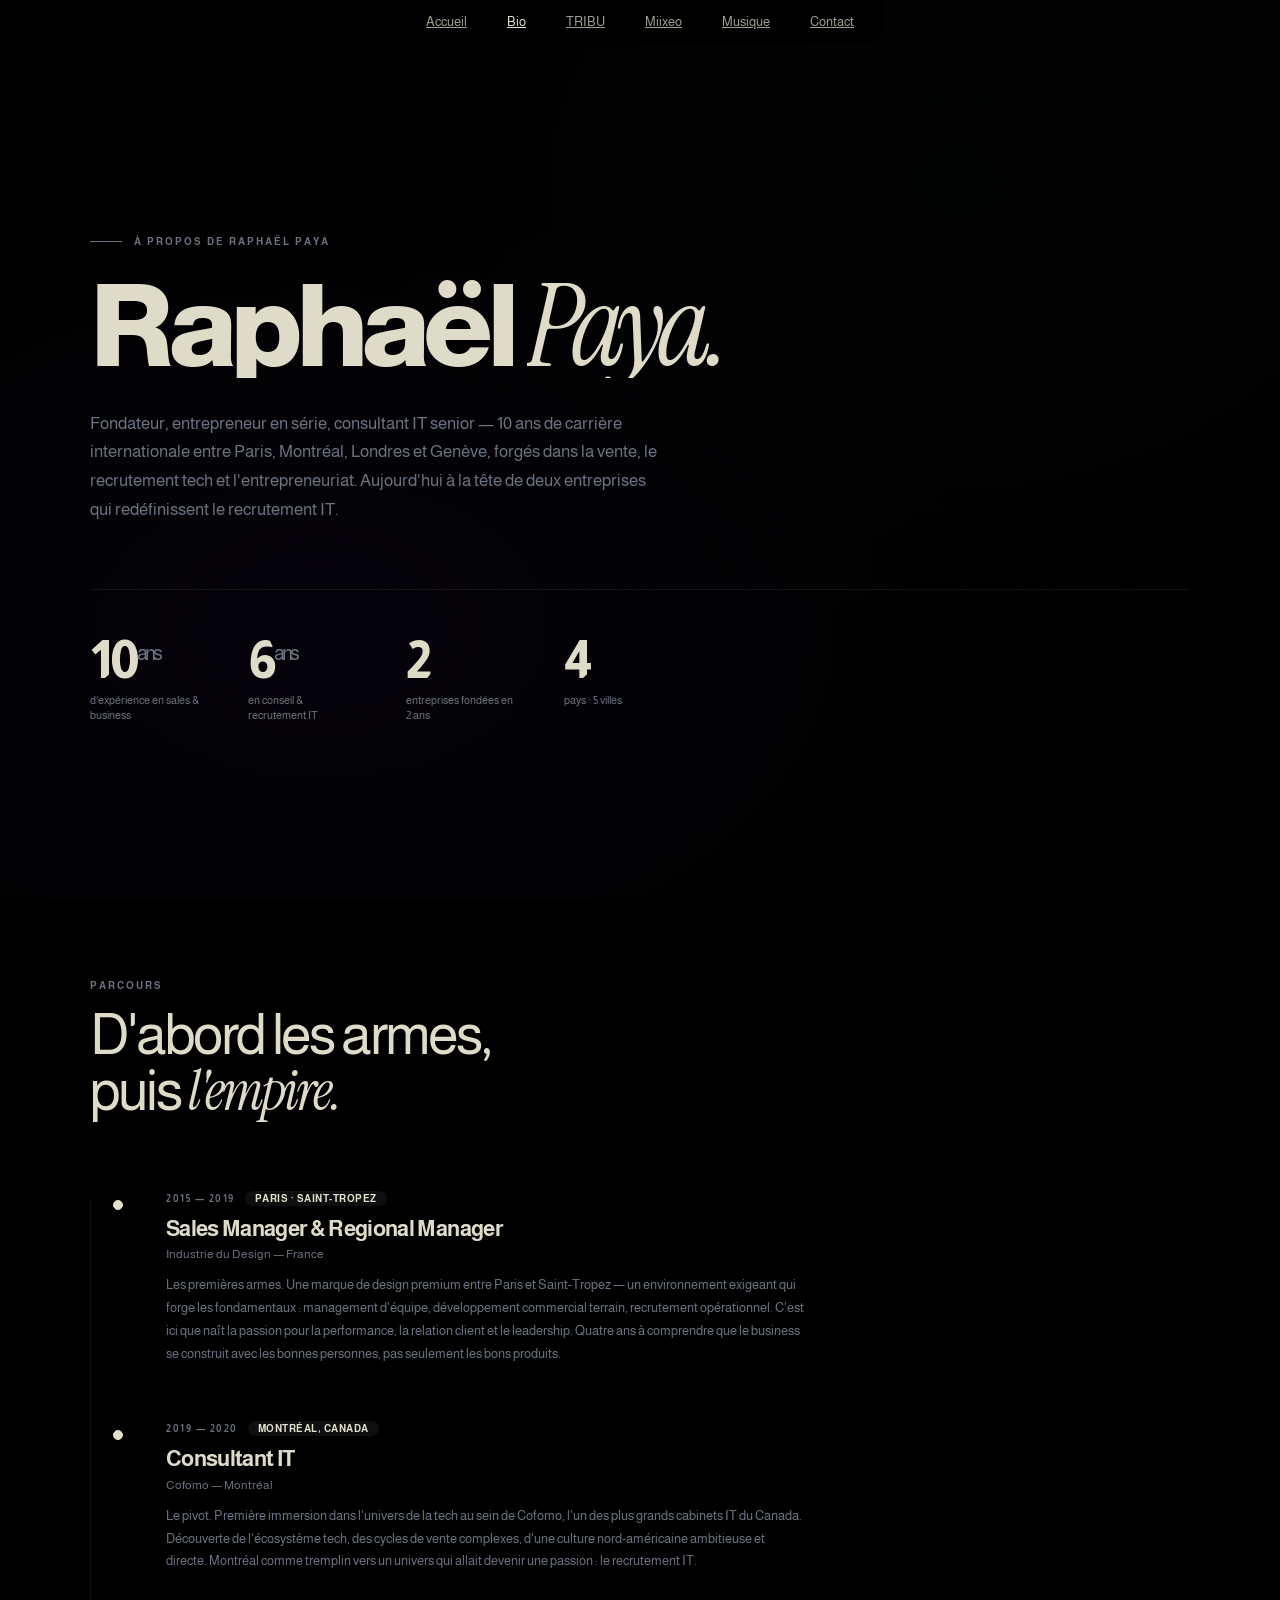
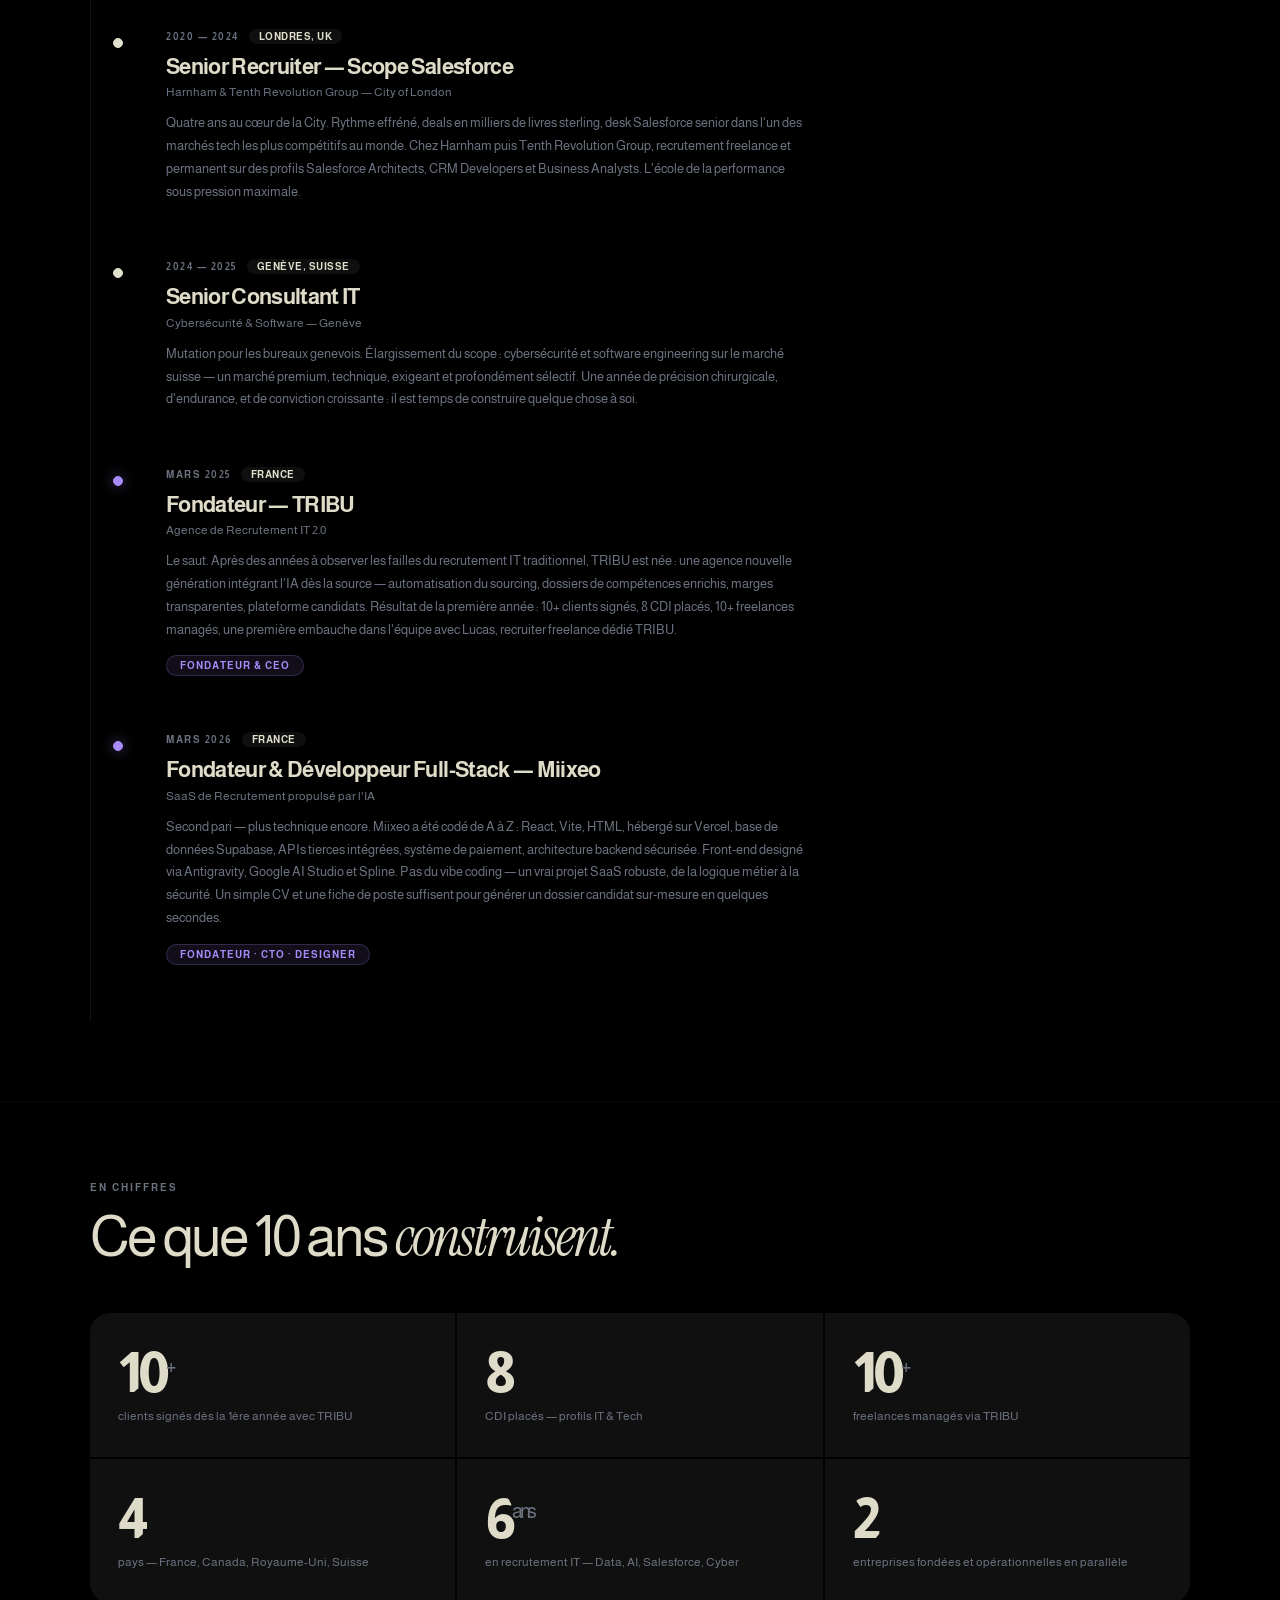
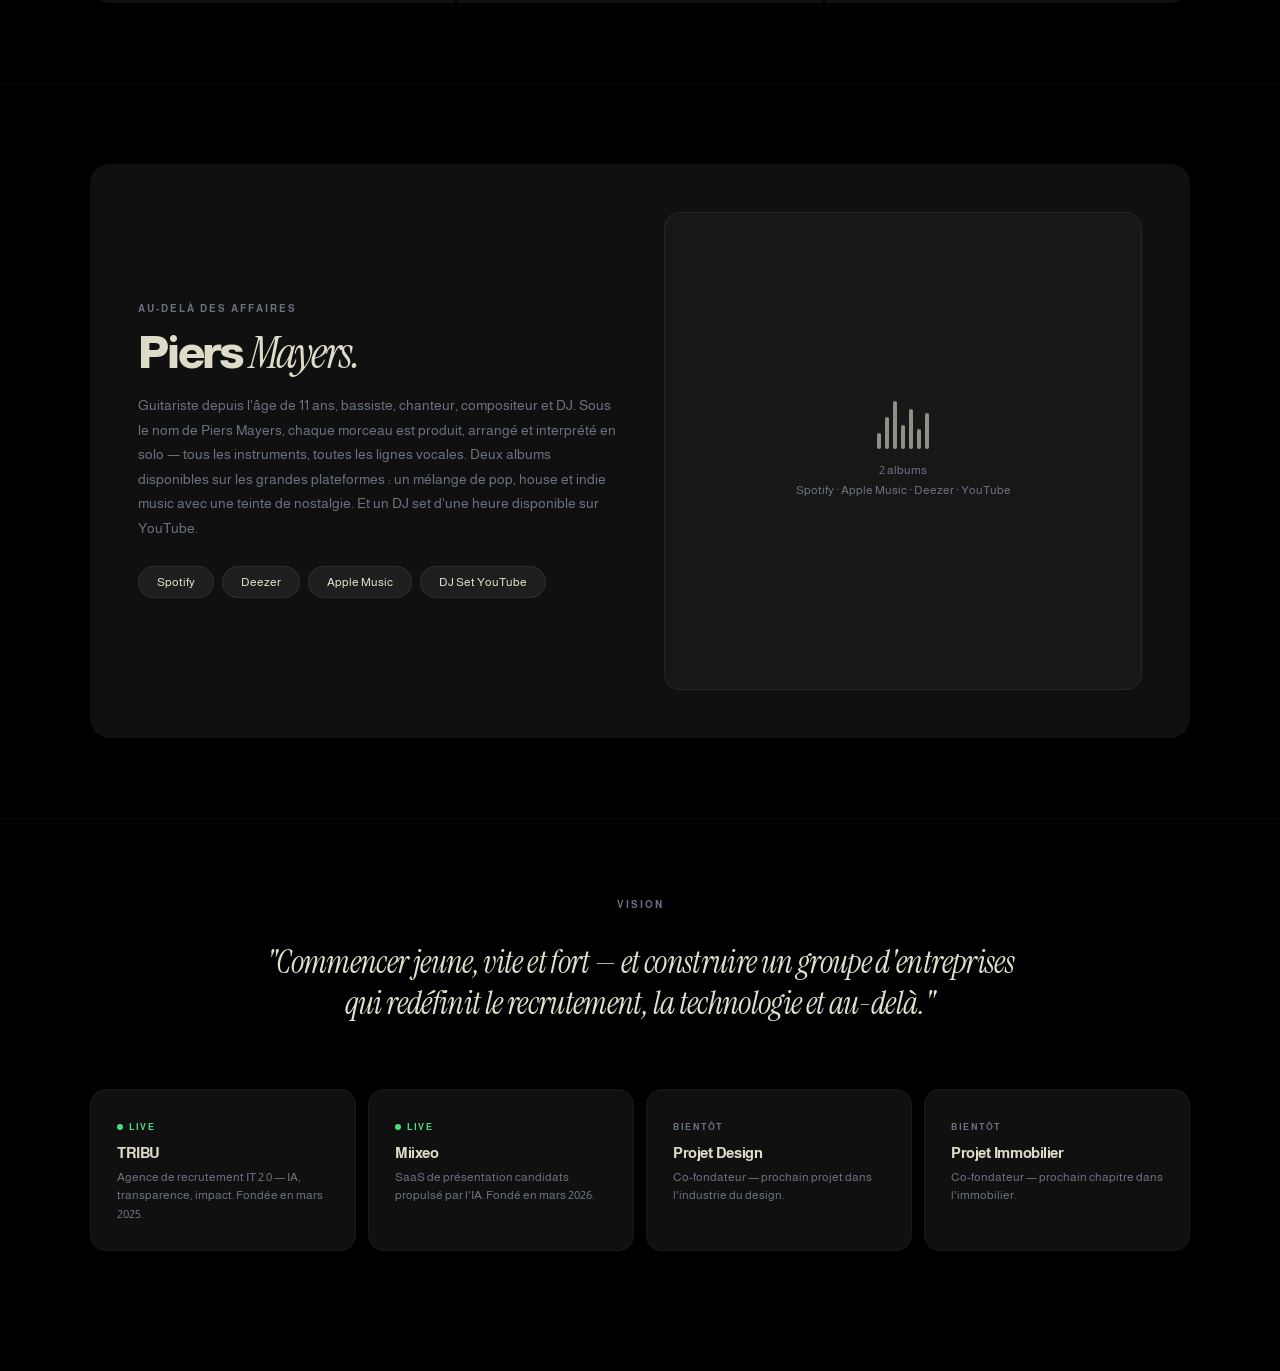
==== bio.html @ 1e0b7099 "Feat: Create dedicated Contact page with distinct email dispatching" ====
<!DOCTYPE html>
<html lang="fr">
<head>
  <meta charset="UTF-8" />
  <meta name="viewport" content="width=device-width, initial-scale=1.0" />
  <title>Biographie de Raphaël Paya — Parcours, Vision et Entrepreneuriat</title>
  <meta name="description" content="Raphaël Paya, entrepreneur français. Fondateur de TRIBU (agence de recrutement IT boostée par l'IA) et Miixeo (SaaS recruteurs, dossiers candidats stratégiques). 28 000 abonnés LinkedIn. Musicien Piers Mayers." />
  <meta name="keywords" content="Raphaël Paya, Raphael Paya, TRIBU recrutement IT, Miixeo SaaS recruteurs, agence recrutement tech, logiciel recrutement, ATS, dossier candidat, soft skills DISC, matching candidat entreprise, recrutement IA, entrepreneur, Piers Mayers, LinkedIn" />
  <meta name="author" content="Raphaël Paya" />
  <link rel="canonical" href="https://raphaelpaya.com/" />
  <meta property="og:type" content="profile" />
  <meta property="og:title" content="Raphaël Paya — Entrepreneur, Recrutement IT & SaaS RH" />
  <meta property="og:description" content="Fondateur de TRIBU (recrutement IT + IA) et Miixeo (SaaS recruteurs). 28k LinkedIn. Musicien Piers Mayers." />
  <meta property="og:url" content="https://raphaelpaya.com/" />

  

  <link rel="preconnect" href="https://fonts.googleapis.com">
  <link rel="preconnect" href="https://fonts.gstatic.com" crossorigin>
  <link href="https://fonts.googleapis.com/css2?family=Almarai:wght@300;400;700;800&family=Instrument+Serif:ital@1&display=swap" rel="stylesheet">

  <style>
    /* =============================================
       RESET & GLOBAL
    ============================================= */
    *, *::before, *::after {
      font-family: 'Almarai', -apple-system, BlinkMacSystemFont, 'Segoe UI', sans-serif;
      box-sizing: border-box; margin: 0; padding: 0;
    }
    :root {
      --cream: #DEDBC8;
      --cream-alt: #E1E0CC;
      --bg: #000;
      --card: #101010;
      --feature: #212121;
      --tribu: #e8472a;
      --miixeo: #6c3fc5;
      --gray: #6b7280;
      --ease: cubic-bezier(0.16, 1, 0.3, 1);
      --ease2: cubic-bezier(0.22, 1, 0.36, 1);
    }
    html { scroll-behavior: smooth; }
    body {
      background: var(--bg);
      color: var(--cream-alt);
      -webkit-font-smoothing: antialiased;
      overflow-x: hidden;
    }

    /* =============================================
       NOISE TEXTURES
    ============================================= */
    .noise-overlay {
      position: absolute; inset: 0; pointer-events: none; z-index: 3;
      opacity: 0.7; mix-blend-mode: overlay;
      background-image: url("data:image/svg+xml,%3Csvg xmlns='http://www.w3.org/2000/svg' width='300' height='300'%3E%3Cfilter id='n'%3E%3CfeTurbulence type='fractalNoise' baseFrequency='0.85' numOctaves='3' stitchTiles='stitch'/%3E%3C/filter%3E%3Crect width='300' height='300' filter='url(%23n)'/%3E%3C/svg%3E");
      background-size: 300px 300px;
    }
    .bg-noise {
      position: absolute; inset: 0; pointer-events: none; z-index: 0; opacity: 0.15;
      background-image: url("data:image/svg+xml,%3Csvg xmlns='http://www.w3.org/2000/svg' width='200' height='200'%3E%3Cfilter id='n'%3E%3CfeTurbulence type='fractalNoise' baseFrequency='0.9' numOctaves='4' stitchTiles='stitch'/%3E%3C/filter%3E%3Crect width='200' height='200' filter='url(%23n)'/%3E%3C/svg%3E");
      background-size: 200px 200px;
    }

    /* =============================================
       NAVBAR — pill hanging from top
    ============================================= */
    nav {
      position: fixed; top: 0; left: 0; right: 0; z-index: 100;
      display: flex; justify-content: center; pointer-events: none;
    }
    .nav-pill {
      pointer-events: all;
      background: #000;
      border-radius: 0 0 22px 22px;
      padding: 10px 32px;
      display: flex; align-items: center; gap: 40px;
    }
    .nav-pill a {
      background: none; border: none; cursor: pointer;
      font-family: 'Almarai', sans-serif; font-size: 13px;
      color: rgba(225,224,204,0.7);
      transition: color 0.2s; padding: 4px 0; white-space: nowrap;
    }
    .nav-pill a:hover, .nav-pill a.active { color: #E1E0CC; }

    /* =============================================
       PAGE SYSTEM
    ============================================= */
    
    

    /* =============================================
       WORD PULL-UP ANIMATION
    ============================================= */
    .pw { display: inline-block; overflow: hidden; vertical-align: bottom; }
    .pw-i {
      display: inline-block;
      transform: translateY(115%);
      opacity: 0;
      transition: transform 0.9s var(--ease), opacity 0.5s ease;
    }
    .pr .pw-i { transform: translateY(0); opacity: 1; }

    /* =============================================
       HERO — full viewport, inset rounded
    ============================================= */
    #home-hero { height: 100vh; padding: 16px; position: relative; }
    .hero-box {
      position: relative; height: 100%;
      border-radius: 24px; overflow: hidden;
      background: #000;
    }
    /* Fallback animé visible quand la vidéo ne charge pas */
    .hero-fallback {
      position: absolute; top: 0; left: 0; right: 0; bottom: 0;
      z-index: 0;
      background: linear-gradient(125deg, #0a0a0a 0%, #0f0f1a 30%, #12192e 60%, #0a0f18 100%);
      background-size: 400% 400%;
      animation: gradshift 12s ease infinite;
    }
    @keyframes gradshift {
      0%   { background-position: 0% 50%; }
      50%  { background-position: 100% 50%; }
      100% { background-position: 0% 50%; }
    }
    .hero-video {
      position: absolute; top: 0; left: 0; right: 0; bottom: 0;
      width: 100%; height: 100%;
      object-fit: cover; z-index: 1;
    }
    .hero-grad {
      position: absolute; inset: 0; z-index: 2;
      background: linear-gradient(to bottom, rgba(0,0,0,0.25) 0%, transparent 40%, rgba(0,0,0,0.7) 100%);
    }
    .hero-content {
      position: absolute; bottom: 0; left: 0; right: 0; z-index: 5;
      padding: 0 36px 28px;
      display: grid; grid-template-columns: 8fr 4fr;
      align-items: flex-end; gap: 24px;
    }
    .hero-name {
      font-weight: 400;
      letter-spacing: -0.07em;
      line-height: 0.85;
      color: var(--cream-alt);
    }
    .hero-first { font-size: clamp(40px, 11vw, 11vw); display: block; }
    .hero-last  { font-size: clamp(72px, 24vw, 24vw); display: block; position: relative; }
    .hero-asterisk {
      font-size: 0.28em; position: absolute;
      top: 0.5em; right: -0.1em;
      opacity: 0; transition: opacity 0.5s ease 1.2s;
      font-weight: 300;
    }
    .hero-anim-done .hero-asterisk { opacity: 1; }

    .hero-right {
      display: flex; flex-direction: column; gap: 18px;
      padding-bottom: 6px;
    }
    .hero-desc {
      font-size: 13px; color: rgba(222,219,200,0.65);
      line-height: 1.35; font-weight: 300;
      opacity: 0; transform: translateY(20px);
      transition: opacity 0.8s ease 0.5s, transform 0.9s var(--ease) 0.5s;
    }
    .hero-cta {
      display: inline-flex; align-items: center; gap: 10px;
      background: var(--cream); border-radius: 999px;
      padding: 8px 8px 8px 20px; cursor: pointer; border: none;
      color: #000; font-family: 'Almarai', sans-serif;
      font-size: 14px; font-weight: 500;
      text-decoration: none; width: fit-content;
      opacity: 0; transform: translateY(20px);
      transition: opacity 0.8s ease 0.7s, transform 0.9s var(--ease) 0.7s, gap 0.2s ease;
    }
    .hero-cta:hover { gap: 14px; }
    .hero-cta-dot {
      background: #000; border-radius: 50%;
      width: 36px; height: 36px; flex-shrink: 0;
      display: flex; align-items: center; justify-content: center;
      transition: transform 0.2s ease;
    }
    .hero-cta:hover .hero-cta-dot { transform: scale(1.1); }
    .hero-cta-dot svg { width: 15px; height: 15px; stroke: var(--cream-alt); }
    .hero-in .hero-desc, .hero-in .hero-cta { opacity: 1; transform: translateY(0); }

    /* =============================================
       ABOUT — #101010 card, mixed typography
    ============================================= */
    .about-section { background: var(--bg); padding: 80px 24px; }
    .about-card {
      background: var(--card); border-radius: 24px;
      padding: 64px 48px; max-width: 1100px; margin: 0 auto; text-align: center;
    }
    .about-eyebrow {
      font-size: 10px; font-weight: 700; letter-spacing: 1.5px;
      text-transform: uppercase; color: var(--cream); margin-bottom: 36px;
    }
    .about-heading {
      font-size: clamp(26px, 4.5vw, 58px);
      line-height: 1.0; max-width: 850px; margin: 0 auto 40px;
      display: flex; flex-wrap: wrap; justify-content: center; align-items: baseline; gap: 0;
    }
    .serif-it {
      font-family: 'Instrument Serif', serif;
      font-style: italic; font-weight: 400;
    }
    .about-body {
      font-size: 14px; color: var(--cream-alt);
      line-height: 1.75; max-width: 680px; margin: 0 auto;
    }
    .achar { opacity: 0.15; display: inline; white-space: pre-wrap; }

    /* =============================================
       VENTURES / FEATURE GRID
    ============================================= */
    .ventures-section {
      background: var(--bg); padding: 80px 24px;
      position: relative; overflow: hidden; min-height: 100vh;
    }
    .section-hd { max-width: 1100px; margin: 0 auto 40px; }
    .s-line1 {
      font-size: clamp(20px, 2.8vw, 36px); font-weight: 400;
      color: var(--cream-alt); line-height: 1.1;
    }
    .s-line2 {
      font-size: clamp(18px, 2.4vw, 32px); font-weight: 400;
      color: var(--gray); line-height: 1.1;
    }
    .fgrid {
      display: grid; grid-template-columns: repeat(4, 1fr);
      gap: 8px; max-width: 1100px; margin: 0 auto;
      min-height: 480px;
    }
    .fc {
      border-radius: 18px; overflow: hidden; position: relative;
      opacity: 0; transform: scale(0.95);
      transition: opacity 0.6s var(--ease2), transform 0.6s var(--ease2);
    }
    .fc.vis { opacity: 1; transform: scale(1); }

    /* video card */
    .fc-vid video {
      position: absolute; inset: 0; width: 100%; height: 100%; object-fit: cover;
    }
    .fc-vid-overlay {
      position: absolute; inset: 0; z-index: 1;
      background: linear-gradient(to top, rgba(0,0,0,0.7) 0%, transparent 60%);
    }
    .fc-vid-label {
      position: absolute; bottom: 0; left: 0; right: 0;
      z-index: 2; padding: 20px;
      font-size: 15px; color: var(--cream-alt);
    }

    /* feature cards */
    .fc-feat {
      background: var(--feature);
      padding: 26px; display: flex; flex-direction: column; gap: 16px;
    }
    .fc-ico { width: 46px; height: 46px; border-radius: 10px; overflow: hidden; object-fit: cover; }
    .fc-num { font-size: 10px; color: var(--gray); font-weight: 700; letter-spacing: 1px; }
    .fc-title { font-size: 17px; font-weight: 600; color: var(--cream-alt); margin-top: -4px; }
    .fc-list { list-style: none; display: flex; flex-direction: column; gap: 9px; flex: 1; }
    .fc-list li {
      display: flex; align-items: flex-start; gap: 8px;
      font-size: 12px; color: #9ca3af; line-height: 1.4;
    }
    .ck { flex-shrink: 0; margin-top: 1px; }
    .ck svg { width: 13px; height: 13px; stroke: var(--cream); }
    .fc-more {
      display: inline-flex; align-items: center; gap: 4px;
      font-size: 12px; color: var(--cream); cursor: pointer;
      background: none; border: none; font-family: 'Almarai', sans-serif;
      padding: 0; transition: gap 0.2s;
    }
    .fc-more:hover { gap: 8px; }
    .fc-more svg { width: 13px; height: 13px; stroke: var(--cream); transform: rotate(-45deg); }

    /* =============================================
       LINKEDIN BANNER
    ============================================= */
    .li-section { background: var(--bg); padding: 0 24px 80px; }
    .li-card {
      max-width: 1100px; margin: 0 auto; background: linear-gradient(135deg, #0A66C2, #003b78);
      border-radius: 20px; padding: 48px;
      display: flex; align-items: flex-start; justify-content: space-between; gap: 40px;
      flex-wrap: wrap; box-shadow: 0 20px 40px rgba(10,102,194,0.15);
    }
    .li-card-content { flex: 1; min-width: 280px; }
    .li-card h3 { font-size: clamp(24px, 4vw, 36px); font-weight: 800; color: white; margin-bottom: 12px; letter-spacing: -0.02em; line-height: 1.1; }
    .li-card p { font-size: 15px; color: rgba(255,255,255,0.9); line-height: 1.6; margin-bottom: 32px; max-width: 600px; }
    .li-stats {
      display: grid; grid-template-columns: repeat(auto-fit, minmax(130px, 1fr)); gap: 24px 16px;
      margin-bottom: 12px;
    }
    .li-stat { display: flex; flex-direction: column; gap: 4px; }
    .li-stat-num { font-size: 26px; font-weight: 800; color: white; line-height: 1; margin-bottom: 2px; }
    .li-stat-lbl { font-size: 11px; font-weight: 600; color: rgba(255,255,255,0.7); text-transform: uppercase; letter-spacing: 0.5px; }
    .li-stat-lbl a { color: rgba(255,255,255,0.8); transition: color 0.2s; text-decoration: underline; }
    .li-stat-lbl a:hover { color: white; }

    /* =============================================
       MUSIC
    ============================================= */
    .music-section { background: var(--bg); padding: 0 24px 80px; }
    .music-card {
      max-width: 1100px; margin: 0 auto;
      background: linear-gradient(135deg, #110e17, #1b0f19, #110816);
      border-radius: 24px; padding: 56px;
      display: grid; grid-template-columns: 1.2fr 1fr;
      gap: 56px; align-items: center; position: relative; overflow: hidden;
      border: 1px solid rgba(255,255,255,0.04);
    }
    .music-content { position: relative; z-index: 2; }
    .music-card h3 { font-size: clamp(38px, 6vw, 64px); font-weight: 400; font-family: 'Instrument Serif', serif; font-style: italic; color: white; margin-bottom: 18px; letter-spacing: 0; line-height: 1.1; }
    .music-desc { font-size: 15px; color: rgba(255,255,255,0.65); line-height: 1.7; margin-bottom: 32px; }
    .music-desc strong { color: rgba(255,255,255,0.9); font-weight: 600; }
    .music-plat { display: flex; gap: 10px; flex-wrap: wrap; }
    .plt {
      padding: 10px 20px; border-radius: 999px; font-size: 14px; font-weight: 600;
      text-decoration: none; background: rgba(255,255,255,0.06); color: white;
      border: 1px solid rgba(255,255,255,0.1); transition: background 0.2s, border-color 0.2s;
      font-family: 'Almarai', sans-serif; display: inline-flex; align-items: center; gap: 8px;
    }
    .plt:hover { background: rgba(255,255,255,0.12); border-color: rgba(255,255,255,0.25); }
    .music-visual {
      position: relative; z-index: 1; aspect-ratio: 1; max-height: 340px; margin: 0 auto;
      display: flex; align-items: center; justify-content: center;
      background: rgba(255,255,255,0.02); border-radius: 40px; border: 1px solid rgba(255,255,255,0.04);
      font-size: 100px; width: 100%; box-shadow: inset 0 0 80px rgba(0,0,0,0.5);
    }
    .music-visual::before {
      content: ''; position: absolute; width: 60%; height: 60%; border-radius: 50%;
      background: linear-gradient(45deg, #a855f7, #ec4899, #f43f5e); filter: blur(70px); opacity: 0.3;
      animation: pulseMusic 6s ease-in-out infinite alternate;
    }
    @keyframes pulseMusic {
      0% { transform: scale(1) translate(0, 0); opacity: 0.25; }
      100% { transform: scale(1.15) translate(15px, -15px); opacity: 0.45; }
    }

    /* =============================================
       CONTACT
    ============================================= */
    .contact-section {
      background: var(--bg); padding: 40px 24px 120px; text-align: center;
    }
    .contact-section h2 {
      font-size: clamp(26px, 4vw, 48px); font-weight: 700;
      letter-spacing: -0.05em; margin-bottom: 12px; color: var(--cream-alt);
    }
    .contact-section p { font-size: 16px; color: var(--gray); margin-bottom: 32px; }
    .cbtns { display: flex; justify-content: center; gap: 10px; flex-wrap: wrap; }

    /* =============================================
       BUTTONS
    ============================================= */
    .btn {
      display: inline-flex; align-items: center; gap: 6px;
      border-radius: 999px; padding: 10px 22px;
      font-family: 'Almarai', sans-serif; font-size: 14px; font-weight: 500;
      cursor: pointer; border: none; text-decoration: none;
      transition: transform 0.2s, background 0.2s;
    }
    .btn:hover { transform: scale(1.02); }
    .btn-cream { background: var(--cream); color: #000; }
    .btn-dark {
      background: rgba(255,255,255,0.07); color: var(--cream-alt);
      border: 1px solid rgba(255,255,255,0.1);
    }
    .btn-dark:hover { background: rgba(255,255,255,0.12); }
    .btn-white { background: white; }
    .btn-tribu { background: var(--tribu); color: white; }
    .btn-tribu:hover { background: #c73619; }
    .btn-miixeo { background: var(--miixeo); color: white; }
    .btn-miixeo:hover { background: #4a1fa8; }

    /* =============================================
       DARK CARDS (feature pages)
    ============================================= */
    .dark-section { background: var(--bg); padding: 80px 24px; }
    .dsi { max-width: 1100px; margin: 0 auto; }
    .s-label {
      font-size: 10px; font-weight: 700; letter-spacing: 1.5px;
      text-transform: uppercase; margin-bottom: 10px;
    }
    .s-title {
      font-size: clamp(22px, 3.2vw, 40px); font-weight: 700;
      letter-spacing: -0.04em; color: var(--cream-alt);
      margin-bottom: 8px;
    }
    .s-sub { font-size: 15px; color: var(--gray); line-height: 1.6; max-width: 540px; }
    .dgrid {
      display: grid; grid-template-columns: repeat(3, 1fr);
      gap: 10px; margin-top: 44px;
    }
    .dc {
      background: var(--feature); border-radius: 18px; padding: 26px;
      opacity: 0; transform: scale(0.96);
      transition: opacity 0.6s var(--ease2), transform 0.6s var(--ease2);
    }
    .dc.vis { opacity: 1; transform: scale(1); }
    .dc-ico { font-size: 26px; margin-bottom: 14px; }
    .dc h3 { font-size: 16px; font-weight: 600; color: var(--cream-alt); margin-bottom: 8px; letter-spacing: -0.02em; }
    .dc p { font-size: 13px; color: var(--gray); line-height: 1.6; }

    /* =============================================
       TRIBU PAGE — Tropical / Organic / Forest
    ============================================= */
    #page-tribu { background: #050e07; }

    /* Hero */
    .t-hero { height: 100vh; padding: 16px; }
    .t-hero-box {
      position: relative; height: 100%;
      border-radius: 24px; overflow: hidden;
      background: #050e07;
    }
    .t-hero-fallback {
      position: absolute; top:0;left:0;right:0;bottom:0; z-index: 0;
      background: linear-gradient(160deg, #050e07 0%, #091a0b 45%, #060f08 100%);
      background-size: 300% 300%;
      animation: tgs 20s ease infinite;
    }
    @keyframes tgs {
      0%,100% { background-position: 0% 50%; }
      50%      { background-position: 100% 50%; }
    }
    .t-hero-vid {
      position: absolute; top:0;left:0;right:0;bottom:0;
      width:100%; height:100%; object-fit:cover; z-index:1;
    }
    .t-hero-grad {
      position:absolute;top:0;left:0;right:0;bottom:0; z-index:2;
      background: linear-gradient(to bottom,
        rgba(5,14,7,0.2) 0%,
        transparent 35%,
        rgba(5,14,7,0.85) 100%);
    }
    .t-hero-content {
      position:absolute; bottom:0;left:0;right:0; z-index:5;
      padding: 0 36px 28px;
      display:grid; grid-template-columns: 8fr 4fr;
      align-items:flex-end; gap:24px;
    }
    .t-name {
      font-size: clamp(80px, 22vw, 22vw);
      font-weight: 300; letter-spacing: -0.06em;
      line-height: 0.85; color: #e4e1d2;
    }
    .t-hero-right { display:flex; flex-direction:column; gap:16px; padding-bottom:6px; }
    .t-hero-eyebrow {
      font-size: 10px; font-weight: 700; letter-spacing: 1.8px;
      text-transform: uppercase; color: #7ab893;
    }
    .t-hero-desc {
      font-size:13px; color:rgba(228,225,210,0.62);
      line-height:1.4; font-weight:300;
      opacity:0; transform:translateY(20px);
      transition:opacity .8s ease .5s, transform .9s var(--ease) .5s;
    }
    .t-cta {
      display:inline-flex; align-items:center; gap:10px;
      background:#e4e1d2; border-radius:999px;
      padding:8px 8px 8px 20px; cursor:pointer; border:none;
      color:#050e07; font-family:'Almarai',sans-serif;
      font-size:14px; font-weight:500; text-decoration:none;
      width:fit-content;
      opacity:0; transform:translateY(20px);
      transition:opacity .8s ease .7s, transform .9s var(--ease) .7s, gap .2s ease;
    }
    .t-cta:hover { gap:14px; }
    .t-cta-dot {
      background:#050e07; border-radius:50%;
      width:36px; height:36px; flex-shrink:0;
      display:flex; align-items:center; justify-content:center;
      transition:transform .2s;
    }
    .t-cta:hover .t-cta-dot { transform:scale(1.1); }
    .t-cta-dot svg { width:15px; height:15px; stroke:#e4e1d2; }
    .t-hero-in .t-hero-desc, .t-hero-in .t-cta { opacity:1; transform:translateY(0); }

    /* Sections */
    .t-section { background:#050e07; padding:80px 24px; }
    .t-inner { max-width:1100px; margin:0 auto; }
    .t-eyebrow {
      font-size:10px; font-weight:700; letter-spacing:1.8px;
      text-transform:uppercase; color:#7ab893; margin-bottom:10px;
    }
    .t-h2 {
      font-size:clamp(24px,3.5vw,44px); font-weight:400;
      letter-spacing:-0.04em; color:#e4e1d2; line-height:1.05;
    }
    .t-body { font-size:15px; color:#7a9482; line-height:1.75; }

    /* Intro split */
    .t-intro {
      display:grid; grid-template-columns:1fr 1fr; gap:64px;
      padding-bottom:72px; border-bottom:1px solid rgba(122,184,147,0.1);
    }

    /* 3×2 feature grid */
    .t-grid {
      display:grid; grid-template-columns:repeat(3,1fr);
      gap:2px; margin-top:48px; border-radius:20px; overflow:hidden;
    }
    .t-card {
      background:#0e1d10; padding:32px 28px;
      opacity:0; transform:translateY(14px);
      transition:opacity .6s var(--ease2), transform .6s var(--ease2);
    }
    .t-card.vis { opacity:1; transform:translateY(0); }
    .t-card-num {
      font-size:10px; font-weight:700; letter-spacing:1px; color:#3d7a54;
      margin-bottom:18px; display:flex; align-items:center; gap:10px;
    }
    .t-card-num::after { content:''; flex:1; height:1px; background:rgba(61,122,84,0.28); }
    .t-card h3 {
      font-size:16px; font-weight:600; color:#e4e1d2;
      margin-bottom:10px; letter-spacing:-0.02em;
    }
    .t-card p { font-size:13px; color:#7a9482; line-height:1.65; }

    /* DISC */
    .t-disc {
      display:grid; grid-template-columns:1fr 1fr; gap:48px;
      background:#091408; border-radius:20px; padding:48px;
      border:1px solid rgba(61,122,84,0.14); margin-top:72px;
    }
    .t-disc-row {
      display:flex; align-items:flex-start; gap:16px;
      padding:14px 0; border-bottom:1px solid rgba(122,184,147,0.08);
    }
    .t-disc-row:last-child { border-bottom:none; padding-bottom:0; }
    .t-disc-letter {
      font-size:20px; font-weight:800; color:#3d7a54;
      flex-shrink:0; width:24px; line-height:1.4;
    }
    .t-disc-row strong { display:block; font-size:13px; color:#e4e1d2; margin-bottom:3px; font-weight:600; }
    .t-disc-row span { font-size:12px; color:#7a9482; line-height:1.45; }

    /* Tags */
    .t-tags { display:flex; flex-wrap:wrap; gap:8px; margin-top:28px; }
    .t-tag {
      background:#0e1d10; border:1px solid rgba(61,122,84,0.22);
      border-radius:999px; padding:7px 16px; font-size:13px; color:#e4e1d2;
      transition:border-color .2s, color .2s;
    }
    .t-tag:hover { border-color:rgba(61,122,84,0.55); color:#7ab893; }

    /* CTA bottom */
    .t-cta-bottom {
      background:#050e07; padding:0 24px 100px; text-align:center;
    }
    .t-cta-bottom h2 {
      font-size:clamp(26px,4vw,48px); font-weight:700;
      letter-spacing:-0.05em; margin-bottom:12px; color:#e4e1d2;
    }
    .t-cta-bottom p { font-size:16px; color:#7a9482; margin-bottom:32px; }
    .btn-forest { background:#3d7a54; color:white; }
    .btn-forest:hover { background:#2d5a3d; }
    .btn-t-dark {
      background:rgba(255,255,255,0.05); color:#e4e1d2;
      border:1px solid rgba(122,184,147,0.15);
    }
    .btn-t-dark:hover { background:rgba(255,255,255,0.09); }

    /* =============================================
       MIIXEO PAGE — White / Purple-Magenta
    ============================================= */
    #page-miixeo { background: #fff; }

    /* Hero */
    .m-hero { height: 100vh; padding: 16px; }
    .m-hero-box {
      position: relative; height: 100%;
      border-radius: 24px; overflow: hidden;
      background: #0d0015;
    }
    .m-hero-fallback {
      position: absolute; top:0;left:0;right:0;bottom:0; z-index: 0;
      background: linear-gradient(160deg, #0d0015 0%, #200040 35%, #380060 70%, #1a0035 100%);
      background-size: 300% 300%;
      animation: mgs 18s ease infinite;
    }
    @keyframes mgs {
      0%,100% { background-position: 0% 50%; }
      33%      { background-position: 100% 0%; }
      66%      { background-position: 50% 100%; }
    }
    .m-hero-vid {
      position: absolute; top:0;left:0;right:0;bottom:0;
      width:100%; height:100%; object-fit:cover; z-index:1;
    }
    .m-hero-grad {
      position:absolute;top:0;left:0;right:0;bottom:0; z-index:2;
      background: linear-gradient(to bottom,
        rgba(13,0,21,0.2) 0%,
        transparent 35%,
        rgba(13,0,21,0.85) 100%);
    }
    .m-hero-content {
      position:absolute; bottom:0;left:0;right:0; z-index:5;
      padding: 0 36px 28px;
      display:grid; grid-template-columns: 8fr 4fr;
      align-items:flex-end; gap:24px;
    }
    .m-name {
      font-size: clamp(80px, 22vw, 22vw);
      font-weight: 300; letter-spacing: -0.06em;
      line-height: 0.85; color: #fff;
    }
    .m-hero-right { display:flex; flex-direction:column; gap:16px; padding-bottom:6px; }
    .m-hero-eyebrow {
      font-size: 10px; font-weight: 700; letter-spacing: 1.8px;
      text-transform: uppercase;
      background: linear-gradient(135deg, #c084fc, #f472b6);
      -webkit-background-clip: text; -webkit-text-fill-color: transparent; background-clip: text;
    }
    .m-hero-desc {
      font-size:13px; color:rgba(255,255,255,0.65);
      line-height:1.4; font-weight:300;
      opacity:0; transform:translateY(20px);
      transition:opacity .8s ease .5s, transform .9s var(--ease) .5s;
    }
    .m-cta {
      display:inline-flex; align-items:center; gap:10px;
      background:#fff; border-radius:999px;
      padding:8px 8px 8px 20px; cursor:pointer; border:none;
      color:#6c3fc5; font-family:'Almarai',sans-serif;
      font-size:14px; font-weight:600; text-decoration:none;
      width:fit-content;
      opacity:0; transform:translateY(20px);
      transition:opacity .8s ease .7s, transform .9s var(--ease) .7s, gap .2s ease;
    }
    .m-cta:hover { gap:14px; }
    .m-cta-dot {
      background: linear-gradient(135deg, #6c3fc5, #ec4899);
      border-radius:50%;
      width:36px; height:36px; flex-shrink:0;
      display:flex; align-items:center; justify-content:center;
      transition:transform .2s;
    }
    .m-cta:hover .m-cta-dot { transform:scale(1.1); }
    .m-cta-dot svg { width:15px; height:15px; stroke:#fff; }
    .m-hero-in .m-hero-desc, .m-hero-in .m-cta { opacity:1; transform:translateY(0); }

    /* Sections */
    .m-section { background:#fff; padding:80px 24px; }
    .m-inner { max-width:1100px; margin:0 auto; }
    .m-eyebrow {
      font-size:10px; font-weight:700; letter-spacing:1.8px;
      text-transform:uppercase; margin-bottom:10px;
      background: linear-gradient(135deg, #6c3fc5, #ec4899);
      -webkit-background-clip: text; -webkit-text-fill-color: transparent; background-clip: text;
      display: inline-block;
    }
    .m-h2 {
      font-size:clamp(24px,3.5vw,44px); font-weight:400;
      letter-spacing:-0.04em; color:#111; line-height:1.05;
    }
    .m-body { font-size:15px; color:#6b7280; line-height:1.75; }

    /* Intro split */
    .m-intro {
      display:grid; grid-template-columns:1fr 1fr; gap:64px;
      padding-bottom:72px; border-bottom:1px solid rgba(108,63,197,0.1);
    }

    /* 3×2 feature grid */
    .m-grid {
      display:grid; grid-template-columns:repeat(3,1fr);
      gap:2px; margin-top:48px; border-radius:20px; overflow:hidden;
    }
    .m-card {
      background:#f5f3ff; padding:32px 28px;
      opacity:0; transform:translateY(14px);
      transition:opacity .6s var(--ease2), transform .6s var(--ease2);
    }
    .m-card.vis { opacity:1; transform:translateY(0); }
    .m-card-num {
      font-size:10px; font-weight:700; letter-spacing:1px;
      margin-bottom:18px; display:flex; align-items:center; gap:10px;
      background: linear-gradient(135deg, #6c3fc5, #ec4899);
      -webkit-background-clip: text; -webkit-text-fill-color: transparent; background-clip: text;
    }
    .m-card-num::after { content:''; flex:1; height:1px; background:rgba(108,63,197,0.18); }
    .m-card h3 {
      font-size:16px; font-weight:600; color:#111;
      margin-bottom:10px; letter-spacing:-0.02em;
    }
    .m-card p { font-size:13px; color:#6b7280; line-height:1.65; }

    /* Feature box (3 steps) */
    .m-feature-box {
      display:grid; grid-template-columns:1fr 1fr; gap:48px;
      background: linear-gradient(135deg, #f5f3ff 0%, #fdf2f8 100%);
      border-radius:20px; padding:48px;
      border:1px solid rgba(108,63,197,0.1); margin-top:72px;
    }
    .m-steps { display:flex; flex-direction:column; }
    .m-step {
      display:flex; gap:20px; align-items:flex-start;
      padding:18px 0; border-bottom:1px solid rgba(108,63,197,0.08);
    }
    .m-step:last-child { border-bottom:none; }
    .m-step-num {
      font-size:11px; font-weight:700; letter-spacing:1px; flex-shrink:0;
      padding-top:2px; min-width:22px;
      background: linear-gradient(135deg, #6c3fc5, #ec4899);
      -webkit-background-clip: text; -webkit-text-fill-color: transparent; background-clip: text;
    }
    .m-step h4 { font-size:14px; font-weight:600; color:#111; margin-bottom:4px; }
    .m-step p { font-size:13px; color:#6b7280; line-height:1.5; }

    /* Tags */
    .m-tags { display:flex; flex-wrap:wrap; gap:8px; margin-top:28px; }
    .m-tag {
      background:#f5f3ff; border:1px solid rgba(108,63,197,0.18);
      border-radius:999px; padding:7px 16px; font-size:13px; color:#6c3fc5;
      transition:border-color .2s, background .2s;
    }
    .m-tag:hover { background:#ede9fe; border-color:rgba(108,63,197,0.4); }

    /* CTA bottom */
    .m-cta-bottom {
      background:#fff; padding:0 24px 100px; text-align:center;
    }
    .m-cta-bottom h2 {
      font-size:clamp(26px,4vw,48px); font-weight:700;
      letter-spacing:-0.05em; margin-bottom:12px; color:#111;
    }
    .m-cta-bottom p { font-size:16px; color:#6b7280; margin-bottom:32px; }
    .btn-miixeo-grad {
      background: linear-gradient(135deg, #6c3fc5, #a855f7, #ec4899);
      color: white;
    }
    .btn-miixeo-grad:hover { opacity: 0.88; }
    .btn-m-light {
      background: rgba(108,63,197,0.07); color: #6c3fc5;
      border: 1px solid rgba(108,63,197,0.2);
    }
    .btn-m-light:hover { background: rgba(108,63,197,0.13); }

    /* =============================================
       BIO PAGE
    ============================================= */
    #page-bio { background: var(--bg); }

    /* Hero */
    .bio-hero {
      min-height: 100vh; padding: 140px 24px 80px;
      display: flex; align-items: center;
      position: relative; overflow: hidden;
    }
    .bio-hero::before {
      content: ''; position: absolute; inset: 0;
      background: radial-gradient(ellipse at 25% 70%, rgba(108,63,197,0.055) 0%, transparent 50%),
                  radial-gradient(ellipse at 75% 20%, rgba(61,122,84,0.035) 0%, transparent 45%);
    }
    .bio-hero-inner {
      max-width: 1100px; margin: 0 auto; width: 100%;
      position: relative; z-index: 1;
    }
    .bio-label {
      font-size: 10px; font-weight: 700; letter-spacing: 2px;
      text-transform: uppercase; color: var(--gray);
      margin-bottom: 28px; display: flex; align-items: center; gap: 12px;
    }
    .bio-label::before { content: ''; display: block; width: 32px; height: 1px; background: var(--gray); }
    .bio-h1 {
      font-size: clamp(56px, 9vw, 120px); font-weight: 800;
      letter-spacing: -0.06em; line-height: 0.88; color: var(--cream);
      margin-bottom: 32px;
    }
    .bio-h1 em { font-style: italic; font-family: 'Instrument Serif', serif; font-weight: 400; }
    .bio-tagline {
      font-size: clamp(14px, 1.5vw, 17px); color: var(--gray);
      line-height: 1.7; max-width: 580px; margin-bottom: 64px;
    }
    .bio-stats {
      display: flex; gap: 48px; flex-wrap: wrap;
      padding-top: 44px; border-top: 1px solid rgba(255,255,255,0.07);
    }
    .bio-stat-num {
      font-size: clamp(30px, 4.5vw, 52px); font-weight: 800;
      letter-spacing: -0.06em; color: var(--cream); line-height: 1;
    }
    .bio-stat-num sup { font-size: 0.38em; vertical-align: super; font-weight: 400; color: var(--gray); }
    .bio-stat-label {
      font-size: 11px; color: var(--gray); margin-top: 7px;
      line-height: 1.4; max-width: 110px;
    }

    /* Timeline section */
    .bio-timeline-section { padding: 80px 24px; position: relative; }
    .bio-tl-inner { max-width: 1100px; margin: 0 auto; }
    .bio-tl-header { margin-bottom: 72px; }
    .bio-tl-eyebrow {
      font-size: 10px; font-weight: 700; letter-spacing: 2px;
      text-transform: uppercase; color: var(--gray); margin-bottom: 16px;
    }
    .bio-tl-h2 {
      font-size: clamp(28px, 4.5vw, 56px); font-weight: 400;
      letter-spacing: -0.05em; color: var(--cream); line-height: 1.0;
    }
    .bio-tl-h2 em { font-style: italic; font-family: 'Instrument Serif', serif; font-weight: 400; }

    /* Timeline rail */
    .bio-tl { position: relative; padding-left: 28px; }
    .bio-tl::before {
      content: ''; position: absolute; left: 0; top: 8px; bottom: 0;
      width: 1px; background: rgba(255,255,255,0.07);
    }
    .bio-tl-item {
      position: relative; padding: 0 0 56px 48px;
      opacity: 0; transform: translateX(-16px);
      transition: opacity 0.7s var(--ease2), transform 0.7s var(--ease2);
    }
    .bio-tl-item.vis { opacity: 1; transform: translateX(0); }
    .bio-tl-item::before {
      content: ''; position: absolute;
      left: -5px; top: 9px;
      width: 10px; height: 10px; border-radius: 50%;
      background: var(--bg); border: 1.5px solid rgba(255,255,255,0.18);
      transition: border-color 0.4s, background 0.4s, box-shadow 0.4s;
    }
    .bio-tl-item.vis::before { border-color: var(--cream-alt); background: var(--cream-alt); }
    .bio-tl-item.tl-highlight::before {
      border-color: #a78bfa; background: #a78bfa;
    }
    .bio-tl-item.tl-highlight.vis::before {
      box-shadow: 0 0 14px rgba(167,139,250,0.5);
    }
    .bio-tl-date {
      font-size: 10px; font-weight: 700; letter-spacing: 1.5px;
      text-transform: uppercase; color: var(--gray); margin-bottom: 10px;
      display: flex; align-items: center; gap: 10px; flex-wrap: wrap;
    }
    .bio-tl-city {
      background: rgba(255,255,255,0.06); border-radius: 999px;
      padding: 2px 10px; font-size: 10px; letter-spacing: 0.5px;
      color: var(--cream-alt); font-weight: 600;
    }
    .bio-tl-role {
      font-size: clamp(16px, 2vw, 22px); font-weight: 600;
      letter-spacing: -0.03em; color: var(--cream);
      margin-bottom: 5px; line-height: 1.2;
    }
    .bio-tl-company { font-size: 12px; color: var(--gray); margin-bottom: 13px; font-weight: 500; }
    .bio-tl-desc {
      font-size: 13px; color: var(--gray); line-height: 1.75;
      max-width: 640px;
    }
    .bio-tl-badge {
      display: inline-block; margin-top: 14px;
      background: rgba(167,139,250,0.1); border: 1px solid rgba(167,139,250,0.22);
      border-radius: 999px; padding: 4px 13px;
      font-size: 10px; font-weight: 700; letter-spacing: 1px;
      text-transform: uppercase; color: #a78bfa;
    }

    /* Stats grid */
    .bio-xp-section {
      padding: 80px 24px;
      border-top: 1px solid rgba(255,255,255,0.04);
    }
    .bio-xp-inner { max-width: 1100px; margin: 0 auto; }
    .bio-xp-grid {
      display: grid; grid-template-columns: repeat(3, 1fr);
      gap: 2px; margin-top: 48px; border-radius: 20px; overflow: hidden;
    }
    .bio-xp-card {
      background: var(--card); padding: 32px 28px;
      opacity: 0; transform: translateY(12px);
      transition: opacity 0.6s var(--ease2), transform 0.6s var(--ease2);
    }
    .bio-xp-card.vis { opacity: 1; transform: translateY(0); }
    .bio-xp-n {
      font-size: clamp(36px, 5vw, 56px); font-weight: 800;
      letter-spacing: -0.07em; color: var(--cream); line-height: 1; margin-bottom: 6px;
    }
    .bio-xp-n sup { font-size: 0.35em; vertical-align: super; font-weight: 400; color: var(--gray); }
    .bio-xp-lbl { font-size: 12px; color: var(--gray); line-height: 1.5; }

    /* Music */
    .bio-music { padding: 80px 24px; border-top: 1px solid rgba(255,255,255,0.04); }
    .bio-music-inner { max-width: 1100px; margin: 0 auto; }
    .bio-music-card {
      background: var(--card); border-radius: 20px; padding: 48px;
      display: grid; grid-template-columns: 1fr 1fr; gap: 48px; align-items: center;
    }
    .bio-music-eyebrow {
      font-size: 10px; font-weight: 700; letter-spacing: 2px;
      text-transform: uppercase; color: var(--gray); margin-bottom: 16px;
    }
    .bio-music-h3 {
      font-size: clamp(26px, 3.5vw, 46px); font-weight: 800;
      letter-spacing: -0.05em; color: var(--cream); margin-bottom: 18px; line-height: 1;
    }
    .bio-music-h3 em { font-style: italic; font-family: 'Instrument Serif', serif; font-weight: 400; }
    .bio-music-p { font-size: 14px; color: var(--gray); line-height: 1.75; margin-bottom: 26px; }
    .bio-music-links { display: flex; gap: 8px; flex-wrap: wrap; }
    .bio-plt {
      background: rgba(255,255,255,0.06); border-radius: 999px;
      padding: 8px 18px; font-size: 12px; color: var(--cream-alt);
      text-decoration: none; border: 1px solid rgba(255,255,255,0.08);
      transition: background 0.2s, border-color 0.2s;
    }
    .bio-plt:hover { background: rgba(255,255,255,0.1); border-color: rgba(255,255,255,0.16); }
    .bio-music-visual {
      background: rgba(255,255,255,0.03); border-radius: 16px;
      aspect-ratio: 1; display: flex; align-items: center; justify-content: center;
      border: 1px solid rgba(255,255,255,0.06); flex-direction: column; gap: 12px;
    }
    .bio-music-wave {
      display: flex; align-items: flex-end; gap: 4px; height: 48px;
    }
    .bio-music-wave span {
      display: block; width: 4px; background: var(--cream-alt);
      border-radius: 2px; opacity: 0.6;
      animation: waveAnim 1.4s ease-in-out infinite;
    }
    .bio-music-wave span:nth-child(1) { height: 16px; animation-delay: 0s; }
    .bio-music-wave span:nth-child(2) { height: 32px; animation-delay: 0.15s; }
    .bio-music-wave span:nth-child(3) { height: 48px; animation-delay: 0.3s; }
    .bio-music-wave span:nth-child(4) { height: 24px; animation-delay: 0.45s; }
    .bio-music-wave span:nth-child(5) { height: 40px; animation-delay: 0.6s; }
    .bio-music-wave span:nth-child(6) { height: 20px; animation-delay: 0.75s; }
    .bio-music-wave span:nth-child(7) { height: 36px; animation-delay: 0.9s; }
    @keyframes waveAnim {
      0%, 100% { transform: scaleY(1); opacity: 0.6; }
      50% { transform: scaleY(0.35); opacity: 0.2; }
    }
    .bio-music-meta { font-size: 12px; color: var(--gray); text-align: center; line-height: 1.6; }

    /* Vision */
    .bio-vision { padding: 80px 24px 120px; border-top: 1px solid rgba(255,255,255,0.04); }
    .bio-vision-inner { max-width: 1100px; margin: 0 auto; }
    .bio-vision-quote {
      font-size: clamp(18px, 2.5vw, 32px);
      font-style: italic; font-family: 'Instrument Serif', serif; font-weight: 400;
      color: var(--cream-alt); line-height: 1.3; letter-spacing: -0.02em;
      max-width: 760px; margin: 32px auto 64px; text-align: center;
    }
    .bio-ventures {
      display: grid; grid-template-columns: repeat(4, 1fr); gap: 12px;
    }
    .bio-venture {
      background: var(--card); border-radius: 16px; padding: 26px;
      border: 1px solid rgba(255,255,255,0.04);
      opacity: 0; transform: translateY(10px);
      transition: opacity 0.6s var(--ease2), transform 0.6s var(--ease2);
    }
    .bio-venture.vis { opacity: 1; transform: translateY(0); }
    .bio-venture-status {
      font-size: 9px; font-weight: 700; letter-spacing: 1.5px;
      text-transform: uppercase; margin-bottom: 12px; display: inline-flex;
      align-items: center; gap: 6px;
    }
    .bio-venture-status.live { color: #4ade80; }
    .bio-venture-status.live::before {
      content: ''; display: block; width: 6px; height: 6px;
      border-radius: 50%; background: #4ade80;
      animation: pulse 2s ease-in-out infinite;
    }
    @keyframes pulse {
      0%, 100% { opacity: 1; } 50% { opacity: 0.3; }
    }
    .bio-venture-status.soon { color: var(--gray); }
    .bio-venture h4 {
      font-size: 15px; font-weight: 700; color: var(--cream);
      letter-spacing: -0.03em; margin-bottom: 7px;
    }
    .bio-venture p { font-size: 12px; color: var(--gray); line-height: 1.55; }

    /* =============================================
       FOOTER
    ============================================= */
    footer {
      border-top: 1px solid rgba(255,255,255,0.06);
      padding: 26px 24px; text-align: center;
      font-size: 12px; color: #4b5563;
    }
    footer a { color: #4b5563; text-decoration: none; margin: 0 8px; transition: color 0.2s; }
    footer a:hover { color: var(--cream-alt); }

    /* =============================================
       RESPONSIVE
    ============================================= */
    @media (max-width: 900px) {
      .fgrid { grid-template-columns: repeat(2, 1fr); min-height: auto; }
      .dgrid { grid-template-columns: repeat(2, 1fr); }
    }
    @media (max-width: 640px) {
      .nav-pill { gap: 14px; padding: 8px 16px; }
      .nav-pill a { font-size: 11px; }
      #home-hero { padding: 10px; }
      .hero-content { grid-template-columns: 1fr; padding: 0 20px 20px; }
      .hero-right { display: none; }
      .hero-first { font-size: 16vw; }
      .hero-last { font-size: 34vw; }
      .about-card { padding: 36px 20px; }
      .fgrid { grid-template-columns: 1fr; }
      .dgrid { grid-template-columns: 1fr; }
      .li-card { padding: 36px 20px; flex-direction: column; text-align: left; }
      .li-card a.btn { align-self: flex-start !important; margin-top: 16px; }
      /* Bio mobile */
      .bio-stats { gap: 28px; }
      .bio-xp-grid { grid-template-columns: 1fr 1fr; }
      .bio-music-card { grid-template-columns: 1fr; }
      .bio-music-visual { display: none; }
      .bio-ventures { grid-template-columns: 1fr 1fr; }
      .bio-tl-item { padding-left: 28px; }
      /* Miixeo mobile */
      .m-hero { padding: 10px; }
      .m-hero-content { grid-template-columns: 1fr; padding: 0 20px 20px; }
      .m-hero-right { display: none; }
      .m-name { font-size: 34vw; }
      .m-intro { grid-template-columns: 1fr; gap: 32px; }
      .m-grid { grid-template-columns: 1fr; }
      .m-feature-box { grid-template-columns: 1fr; gap: 32px; padding: 32px 22px; }
      .music-card { grid-template-columns: 1fr; padding: 40px 24px; gap: 40px; }
      .music-visual { display: flex; max-height: 250px; border-radius: 24px; }
      /* TRIBU mobile */
      .t-hero { padding: 10px; }
      .t-hero-content { grid-template-columns: 1fr; padding: 0 20px 20px; }
      .t-hero-right { display: none; }
      .t-name { font-size: 34vw; }
      .t-intro { grid-template-columns: 1fr; gap: 32px; }
      .t-grid { grid-template-columns: 1fr; }
      .t-disc { grid-template-columns: 1fr; gap: 32px; padding: 32px 22px; }
    }
  </style>
</head>
<script type="application/ld+json">
{
  "@context": "https://schema.org",
  "@type": "Person",
  "name": "Raphaël Paya",
  "alternateName": "Piers Mayers",
  "url": "https://raphaelpaya.com",
  "sameAs": [
    "https://www.linkedin.com/in/raphael-paya",
    "https://open.spotify.com/search/Piers%20Mayers"
  ],
  "jobTitle": "Entrepreneur & Consultant IT",
  "founder": [
    {
      "@type": "Organization",
      "name": "TRIBU",
      "url": "https://wearetribu.fr"
    },
    {
      "@type": "Organization",
      "name": "Miixeo",
      "url": "https://miixeo.com"
    },
    {
      "@type": "Organization",
      "name": "Gerard AI",
      "url": "https://www.gerard-ai.com"
    }
  ],
  "knowsAbout": [
    "Recrutement IT",
    "SaaS",
    "IA RH",
    "Tech",
    "Musique Indie Pop"
  ]
}
</script>
<body>
<!-- ================================================================
     NAV
================================================================ -->
<nav>
  <div class="nav-pill">
    <a href="/" id="nb-home">Accueil</a>
    <a href="/bio" id="nb-bio" class="active">Bio</a>
    <a href="/tribu" id="nb-tribu">TRIBU</a>
    <a href="/miixeo" id="nb-miixeo">Miixeo</a>
    <a href="/piers-mayers" id="nb-musique">Musique</a>
    <a href="/contact">Contact</a>
  </div>
</nav>
<main id="page-bio">

  <!-- HERO -->
  <section class="bio-hero">
    <div class="bio-hero-inner">
      <p class="bio-label">À propos de Raphaël Paya</p>
      <h1 class="bio-h1" id="bio-h1">
        <span class="pw"><span class="pw-i">Raphaël</span></span>&nbsp;<span class="pw"><span class="pw-i"><em>Paya.</em></span></span>
      </h1>
      <p class="bio-tagline">Fondateur, entrepreneur en série, consultant IT senior — 10 ans de carrière internationale entre Paris, Montréal, Londres et Genève, forgés dans la vente, le recrutement tech et l'entrepreneuriat. Aujourd'hui à la tête de deux entreprises qui redéfinissent le recrutement IT.</p>
      <div class="bio-stats">
        <div>
          <div class="bio-stat-num">10<sup>ans</sup></div>
          <div class="bio-stat-label">d'expérience en sales & business</div>
        </div>
        <div>
          <div class="bio-stat-num">6<sup>ans</sup></div>
          <div class="bio-stat-label">en conseil & recrutement IT</div>
        </div>
        <div>
          <div class="bio-stat-num">2</div>
          <div class="bio-stat-label">entreprises fondées en 2 ans</div>
        </div>
        <div>
          <div class="bio-stat-num">4</div>
          <div class="bio-stat-label">pays · 5 villes</div>
        </div>
      </div>
    </div>
  </section>

  <!-- TIMELINE -->
  <section class="bio-timeline-section">
    <div class="bio-tl-inner">
      <div class="bio-tl-header">
        <p class="bio-tl-eyebrow">Parcours</p>
        <h2 class="bio-tl-h2">D'abord les armes,<br>puis <em>l'empire.</em></h2>
      </div>
      <div class="bio-tl" id="bio-tl">

        <div class="bio-tl-item">
          <div class="bio-tl-date">2015 — 2019 <span class="bio-tl-city">Paris · Saint-Tropez</span></div>
          <div class="bio-tl-role">Sales Manager & Regional Manager</div>
          <div class="bio-tl-company">Industrie du Design — France</div>
          <p class="bio-tl-desc">Les premières armes. Une marque de design premium entre Paris et Saint-Tropez — un environnement exigeant qui forge les fondamentaux : management d'équipe, développement commercial terrain, recrutement opérationnel. C'est ici que naît la passion pour la performance, la relation client et le leadership. Quatre ans à comprendre que le business se construit avec les bonnes personnes, pas seulement les bons produits.</p>
        </div>

        <div class="bio-tl-item">
          <div class="bio-tl-date">2019 — 2020 <span class="bio-tl-city">Montréal, Canada</span></div>
          <div class="bio-tl-role">Consultant IT</div>
          <div class="bio-tl-company">Cofomo — Montréal</div>
          <p class="bio-tl-desc">Le pivot. Première immersion dans l'univers de la tech au sein de Cofomo, l'un des plus grands cabinets IT du Canada. Découverte de l'écosystème tech, des cycles de vente complexes, d'une culture nord-américaine ambitieuse et directe. Montréal comme tremplin vers un univers qui allait devenir une passion : le recrutement IT.</p>
        </div>

        <div class="bio-tl-item">
          <div class="bio-tl-date">2020 — 2024 <span class="bio-tl-city">Londres, UK</span></div>
          <div class="bio-tl-role">Senior Recruiter — Scope Salesforce</div>
          <div class="bio-tl-company">Harnham & Tenth Revolution Group — City of London</div>
          <p class="bio-tl-desc">Quatre ans au cœur de la City. Rythme effréné, deals en milliers de livres sterling, desk Salesforce senior dans l'un des marchés tech les plus compétitifs au monde. Chez Harnham puis Tenth Revolution Group, recrutement freelance et permanent sur des profils Salesforce Architects, CRM Developers et Business Analysts. L'école de la performance sous pression maximale.</p>
        </div>

        <div class="bio-tl-item">
          <div class="bio-tl-date">2024 — 2025 <span class="bio-tl-city">Genève, Suisse</span></div>
          <div class="bio-tl-role">Senior Consultant IT</div>
          <div class="bio-tl-company">Cybersécurité & Software — Genève</div>
          <p class="bio-tl-desc">Mutation pour les bureaux genevois. Élargissement du scope : cybersécurité et software engineering sur le marché suisse — un marché premium, technique, exigeant et profondément sélectif. Une année de précision chirurgicale, d'endurance, et de conviction croissante : il est temps de construire quelque chose à soi.</p>
        </div>

        <div class="bio-tl-item tl-highlight">
          <div class="bio-tl-date">Mars 2025 <span class="bio-tl-city">France</span></div>
          <div class="bio-tl-role">Fondateur — TRIBU</div>
          <div class="bio-tl-company">Agence de Recrutement IT 2.0</div>
          <p class="bio-tl-desc">Le saut. Après des années à observer les failles du recrutement IT traditionnel, TRIBU est née : une agence nouvelle génération intégrant l'IA dès la source — automatisation du sourcing, dossiers de compétences enrichis, marges transparentes, plateforme candidats. Résultat de la première année : 10+ clients signés, 8 CDI placés, 10+ freelances managés, une première embauche dans l'équipe avec Lucas, recruiter freelance dédié TRIBU.</p>
          <span class="bio-tl-badge">Fondateur & CEO</span>
        </div>

        <div class="bio-tl-item tl-highlight">
          <div class="bio-tl-date">Mars 2026 <span class="bio-tl-city">France</span></div>
          <div class="bio-tl-role">Fondateur & Développeur Full-Stack — Miixeo</div>
          <div class="bio-tl-company">SaaS de Recrutement propulsé par l'IA</div>
          <p class="bio-tl-desc">Second pari — plus technique encore. Miixeo a été codé de A à Z : React, Vite, HTML, hébergé sur Vercel, base de données Supabase, APIs tierces intégrées, système de paiement, architecture backend sécurisée. Front-end designé via Antigravity, Google AI Studio et Spline. Pas du vibe coding — un vrai projet SaaS robuste, de la logique métier à la sécurité. Un simple CV et une fiche de poste suffisent pour générer un dossier candidat sur-mesure en quelques secondes.</p>
          <span class="bio-tl-badge">Fondateur · CTO · Designer</span>
        </div>

      </div>
    </div>
  </section>

  <!-- CHIFFRES CLÉS -->
  <section class="bio-xp-section">
    <div class="bio-xp-inner">
      <p class="bio-tl-eyebrow">En chiffres</p>
      <h2 class="bio-tl-h2" style="margin-top:12px;">Ce que 10 ans <em>construisent.</em></h2>
      <div class="bio-xp-grid" id="bio-xp-grid">
        <div class="bio-xp-card"><div class="bio-xp-n">10<sup>+</sup></div><div class="bio-xp-lbl">clients signés dès la 1ère année avec TRIBU</div></div>
        <div class="bio-xp-card"><div class="bio-xp-n">8</div><div class="bio-xp-lbl">CDI placés — profils IT & Tech</div></div>
        <div class="bio-xp-card"><div class="bio-xp-n">10<sup>+</sup></div><div class="bio-xp-lbl">freelances managés via TRIBU</div></div>
        <div class="bio-xp-card"><div class="bio-xp-n">4</div><div class="bio-xp-lbl">pays — France, Canada, Royaume-Uni, Suisse</div></div>
        <div class="bio-xp-card"><div class="bio-xp-n">6<sup>ans</sup></div><div class="bio-xp-lbl">en recrutement IT — Data, AI, Salesforce, Cyber</div></div>
        <div class="bio-xp-card"><div class="bio-xp-n">2</div><div class="bio-xp-lbl">entreprises fondées et opérationnelles en parallèle</div></div>
      </div>
    </div>
  </section>

  <!-- MUSIQUE -->
  <section class="bio-music">
    <div class="bio-music-inner">
      <div class="bio-music-card">
        <div>
          <p class="bio-music-eyebrow">Au-delà des affaires</p>
          <h3 class="bio-music-h3">Piers <em>Mayers.</em></h3>
          <p class="bio-music-p">Guitariste depuis l'âge de 11 ans, bassiste, chanteur, compositeur et DJ. Sous le nom de Piers Mayers, chaque morceau est produit, arrangé et interprété en solo — tous les instruments, toutes les lignes vocales. Deux albums disponibles sur les grandes plateformes : un mélange de pop, house et indie music avec une teinte de nostalgie. Et un DJ set d'une heure disponible sur YouTube.</p>
          <div class="bio-music-links">
            <a href="https://open.spotify.com/search/Piers%20Mayers" target="_blank" rel="noopener" class="bio-plt">Spotify</a>
            <a href="https://www.deezer.com/search/Piers%20Mayers" target="_blank" rel="noopener" class="bio-plt">Deezer</a>
            <a href="https://music.apple.com/search?term=Piers+Mayers" target="_blank" rel="noopener" class="bio-plt">Apple Music</a>
            <a href="https://youtube.com" target="_blank" rel="noopener" class="bio-plt">DJ Set YouTube</a>
          </div>
        </div>
        <div class="bio-music-visual">
          <div class="bio-music-wave">
            <span></span><span></span><span></span><span></span>
            <span></span><span></span><span></span>
          </div>
          <div class="bio-music-meta">2 albums<br>Spotify · Apple Music · Deezer · YouTube</div>
        </div>
      </div>
    </div>
  </section>

  <!-- VISION -->
  <section class="bio-vision">
    <div class="bio-vision-inner">
      <p class="bio-tl-eyebrow" style="text-align:center;">Vision</p>
      <p class="bio-vision-quote">"Commencer jeune, vite et fort — et construire un groupe d'entreprises qui redéfinit le recrutement, la technologie et au-delà."</p>
      <div class="bio-ventures" id="bio-ventures">
        <div class="bio-venture">
          <span class="bio-venture-status live">Live</span>
          <h4>TRIBU</h4>
          <p>Agence de recrutement IT 2.0 — IA, transparence, impact. Fondée en mars 2025.</p>
        </div>
        <div class="bio-venture">
          <span class="bio-venture-status live">Live</span>
          <h4>Miixeo</h4>
          <p>SaaS de présentation candidats propulsé par l'IA. Fondé en mars 2026.</p>
        </div>
        <div class="bio-venture">
          <span class="bio-venture-status soon">Bientôt</span>
          <h4>Projet Design</h4>
          <p>Co-fondateur — prochain projet dans l'industrie du design.</p>
        </div>
        <div class="bio-venture">
          <span class="bio-venture-status soon">Bientôt</span>
          <h4>Projet Immobilier</h4>
          <p>Co-fondateur — prochain chapitre dans l'immobilier.</p>
        </div>
      </div>
    </div>
  </section>

</div></main>
<script>
// ================================================================
//  PAGE ROUTING
// ================================================================
function sp(name) {
  document.querySelectorAll('.page').forEach(p => p.classList.remove('active'));
  document.querySelectorAll('.nav-pill button[id^="nb-"]').forEach(b => b.classList.remove('active'));
  document.getElementById('page-' + name).classList.add('active');
  const btn = document.getElementById('nb-' + name);
  if (btn) btn.classList.add('active');
  window.scrollTo({ top: 0 });
  setTimeout(boot, 80);
}

function sto(id) {
  setTimeout(() => {
    const el = document.getElementById(id);
    if (el) el.scrollIntoView({ behavior: 'smooth' });
  }, 150);
}

// ================================================================
//  WORD PULL-UP
// ================================================================
function makePullWords(text, extraClass) {
  return text.split(' ').map(w =>
    `<span class="pw"><span class="pw-i${extraClass ? ' ' + extraClass : ''}">${w}</span></span>`
  ).join(' ');
}

function staggerWords(container) {
  container.querySelectorAll('.pw-i').forEach((w, i) => {
    w.style.transitionDelay = i * 0.08 + 's';
  });
}

function observePullUp(el) {
  const io = new IntersectionObserver(entries => {
    entries.forEach(e => {
      if (e.isIntersecting) { e.target.classList.add('pr'); io.unobserve(e.target); }
    });
  }, { threshold: 0.05 });
  io.observe(el);
}

// ================================================================
//  ABOUT HEADING — mixed typography
// ================================================================
function initAboutHeading() {
  const el = document.getElementById('about-heading');
  if (!el || el.dataset.done) return;
  el.dataset.done = '1';

  const segs = [
    { t: 'Je suis Raphaël Paya,', c: '' },
    { t: 'entrepreneur & fondateur.', c: 'serif-it' },
    { t: "J'ai bâti deux entreprises pour révolutionner le recrutement IT.", c: '' }
  ];

  let html = '';
  segs.forEach(seg => {
    seg.t.split(' ').forEach(w => {
      html += `<span class="pw"><span class="pw-i${seg.c ? ' ' + seg.c : ''}">${w}&nbsp;</span></span>`;
    });
  });

  el.innerHTML = html;
  staggerWords(el);
  observePullUp(el);
}

// ================================================================
//  VENTURES HEADER
// ================================================================
function initVenturesHeader() {
  const l1 = document.getElementById('vl1');
  const l2 = document.getElementById('vl2');
  if (!l1 || l1.dataset.done) return;
  l1.dataset.done = l2.dataset.done = '1';

  l1.innerHTML = makePullWords('Des outils de recrutement pour les créateurs de vision.');
  l2.innerHTML = makePullWords("Construits pour l'ambition. Propulsés par l'innovation.");

  staggerWords(l1); staggerWords(l2);
  observePullUp(l1); observePullUp(l2);
}

// ================================================================
//  CHARACTER SCROLL ANIMATION
// ================================================================
function initCharAnim() {
  const el = document.getElementById('about-body');
  if (!el || el.dataset.done) return;
  el.dataset.done = '1';

  const raw = el.textContent;
  el.innerHTML = [...raw].map((ch, i) =>
    ch === ' '
      ? `<span class="achar" data-i="${i}">&nbsp;</span>`
      : `<span class="achar" data-i="${i}">${ch}</span>`
  ).join('');

  const chars = el.querySelectorAll('.achar');
  const total = chars.length;

  function tick() {
    const rect = el.getBoundingClientRect();
    const vh = window.innerHeight;
    const prog = (vh * 0.8 - rect.top) / (rect.height + vh * 0.5);
    chars.forEach((c, i) => {
      const cp = i / total;
      const op = Math.max(0.15, Math.min(1, (prog - cp + 0.12) / 0.14));
      c.style.opacity = op;
    });
  }

  window.addEventListener('scroll', tick, { passive: true });
  tick();
}

// ================================================================
//  CARD STAGGER (feature + dark cards)
// ================================================================
function initCards() {
  function staggerObserve(selector) {
    document.querySelectorAll(selector).forEach((c, i) => {
      if (c.dataset.obs) return;
      c.dataset.obs = '1';
      c.style.transitionDelay = i * 0.12 + 's';
      const io = new IntersectionObserver(entries => {
        entries.forEach(e => {
          if (e.isIntersecting) { e.target.classList.add('vis'); io.unobserve(e.target); }
        });
      }, { threshold: 0.04, rootMargin: '-40px' });
      io.observe(c);
    });
  }
  staggerObserve('.fc');
  staggerObserve('.dc');
}

// ================================================================
//  HERO ANIMATIONS
// ================================================================
function initHero() {
  const name = document.getElementById('hero-name');
  const content = document.getElementById('hero-content');
  const last = document.getElementById('hero-last');

  if (name && !name.dataset.done) {
    name.dataset.done = '1';
    name.querySelectorAll('.pw-i').forEach((w, i) => {
      w.style.transitionDelay = i * 0.14 + 's';
    });
    setTimeout(() => name.classList.add('pr'), 100);
    setTimeout(() => { if (last) last.classList.add('hero-anim-done'); }, 1000);
  }

  if (content && !content.dataset.done) {
    content.dataset.done = '1';
    setTimeout(() => content.classList.add('hero-in'), 150);
  }
}

// ================================================================
//  BIO PAGE ANIMATIONS
// ================================================================
function initBioPage() {
  // Hero title pull-up
  const h1 = document.getElementById('bio-h1');
  if (h1 && !h1.dataset.done) {
    h1.dataset.done = '1';
    h1.querySelectorAll('.pw-i').forEach((w, i) => {
      w.style.transitionDelay = i * 0.2 + 's';
    });
    setTimeout(() => h1.classList.add('pr'), 80);
  }

  // Timeline items
  document.querySelectorAll('.bio-tl-item').forEach(item => {
    if (item.dataset.obs) return;
    item.dataset.obs = '1';
    const io = new IntersectionObserver(entries => {
      entries.forEach(e => {
        if (e.isIntersecting) { e.target.classList.add('vis'); io.unobserve(e.target); }
      });
    }, { threshold: 0.08, rootMargin: '-30px' });
    io.observe(item);
  });

  // XP cards stagger
  document.querySelectorAll('.bio-xp-card').forEach((c, i) => {
    if (c.dataset.obs) return;
    c.dataset.obs = '1';
    c.style.transitionDelay = i * 0.09 + 's';
    const io = new IntersectionObserver(entries => {
      entries.forEach(e => {
        if (e.isIntersecting) { e.target.classList.add('vis'); io.unobserve(e.target); }
      });
    }, { threshold: 0.04, rootMargin: '-20px' });
    io.observe(c);
  });

  // Venture cards stagger
  document.querySelectorAll('.bio-venture').forEach((c, i) => {
    if (c.dataset.obs) return;
    c.dataset.obs = '1';
    c.style.transitionDelay = i * 0.1 + 's';
    const io = new IntersectionObserver(entries => {
      entries.forEach(e => {
        if (e.isIntersecting) { e.target.classList.add('vis'); io.unobserve(e.target); }
      });
    }, { threshold: 0.04, rootMargin: '-20px' });
    io.observe(c);
  });
}

// ================================================================
//  MIIXEO HERO ANIMATION
// ================================================================
function initMiixeoHero() {
  const name = document.getElementById('m-name');
  const content = document.getElementById('m-hero-content');
  if (name && !name.dataset.done) {
    name.dataset.done = '1';
    name.querySelectorAll('.pw-i').forEach((w, i) => {
      w.style.transitionDelay = i * 0.14 + 's';
    });
    setTimeout(() => name.classList.add('pr'), 100);
  }
  if (content && !content.dataset.done) {
    content.dataset.done = '1';
    setTimeout(() => content.classList.add('m-hero-in'), 150);
  }
}

// ================================================================
//  MIIXEO CARDS STAGGER
// ================================================================
function initMiixeoCards() {
  document.querySelectorAll('.m-card').forEach((c, i) => {
    if (c.dataset.obs) return;
    c.dataset.obs = '1';
    c.style.transitionDelay = i * 0.1 + 's';
    const io = new IntersectionObserver(entries => {
      entries.forEach(e => { if (e.isIntersecting) { e.target.classList.add('vis'); io.unobserve(e.target); } });
    }, { threshold: 0.04, rootMargin: '-30px' });
    io.observe(c);
  });
}

// ================================================================
//  MIIXEO VIDEO (local MP4)
// ================================================================
function loadMiixeoVideo() {
  const vid = document.getElementById('miixeo-vid');
  if (!vid || vid.dataset.loaded) return;
  vid.dataset.loaded = '1';
  vid.src = './miixeo.mp4';
  vid.load();
  vid.play().catch(() => {
    document.addEventListener('click', () => vid.play(), { once: true });
  });
}

// ================================================================
//  BOOT — run all inits
// ================================================================

function boot() {
  if (window.location.hash) {
      setTimeout(() => {
          const el = document.querySelector(window.location.hash);
          if (el) el.scrollIntoView({ behavior: 'smooth' });
      }, 300);
  }
  if (document.getElementById('page-tribu')) {
    initTribuHero();
    initTribuCards();
    loadTribuVideo();
  } else if (document.getElementById('page-miixeo')) {
    initMiixeoHero();
    initMiixeoCards();
    loadMiixeoVideo();
  } else if (document.getElementById('page-bio')) {
    initBioPage();
  } else if (document.getElementById('page-home')) {
    initHero();
    initAboutHeading();
    initVenturesHeader();
    initCharAnim();
    initCards();
  }
}


document.addEventListener('DOMContentLoaded', () => {
  setTimeout(boot, 60);
  loadVideos();
});

// Charge les vidéos via fetch → blob URL pour contourner le blocage CORS en file://
async function loadVideo(el, url) {
  if (!el) return;
  try {
    const resp = await fetch(url, { mode: 'cors', credentials: 'omit' });
    if (!resp.ok) throw new Error(resp.status);
    const blob = await resp.blob();
    const blobUrl = URL.createObjectURL(blob);
    el.src = blobUrl;
    el.load();
    el.play().catch(() => {
      document.addEventListener('click', () => el.play(), { once: true });
    });
  } catch(e) {
    // Silently fail — fallback gradient reste visible
    console.warn('Video not loaded (file:// CORS restriction). Host the file on a server to see the video.', e.message);
    el.style.display = 'none';
  }
}

function loadVideos() {
  loadVideo(
    document.getElementById('hero-vid'),
    'https://d8j0ntlcm91z4.cloudfront.net/user_38xzZboKViGWJOttwIXH07lWA1P/hf_20260405_170732_8a9ccda6-5cff-4628-b164-059c500a2b41.mp4'
  );
  const fvid = document.querySelector('.fc-vid video');
  loadVideo(
    fvid,
    'https://d8j0ntlcm91z4.cloudfront.net/user_38xzZboKViGWJOttwIXH07lWA1P/hf_20260406_133058_0504132a-0cf3-4450-a370-8ea3b05c95d4.mp4'
  );
}

// ================================================================
//  TRIBU VIDEO (Streamable → direct MP4 via API)
// ================================================================
async function loadTribuVideo() {
  const vid = document.getElementById('tribu-vid');
  if (!vid || vid.dataset.loaded) return;
  try {
    const resp = await fetch('https://api.streamable.com/videos/g191l9');
    const data = await resp.json();
    const files = data.files || {};
    const src =
      files['mp4']?.url ||
      files['mp4-mobile']?.url ||
      files['original']?.url;
    if (!src) return;
    const fullSrc = src.startsWith('//') ? 'https:' + src : src;
    vid.src = fullSrc;
    vid.dataset.loaded = '1';
    vid.load();
    vid.play().catch(() => {
      document.addEventListener('click', () => vid.play(), { once: true });
    });
  } catch(e) {
    // Fallback gradient stays — silent fail
  }
}

// ================================================================
//  TRIBU HERO ANIMATION
// ================================================================
function initTribuHero() {
  const name = document.getElementById('t-name');
  const content = document.getElementById('t-hero-content');
  if (name && !name.dataset.done) {
    name.dataset.done = '1';
    name.querySelectorAll('.pw-i').forEach((w, i) => {
      w.style.transitionDelay = i * 0.14 + 's';
    });
    setTimeout(() => name.classList.add('pr'), 100);
  }
  if (content && !content.dataset.done) {
    content.dataset.done = '1';
    setTimeout(() => content.classList.add('t-hero-in'), 150);
  }
}

// ================================================================
//  TRIBU CARDS STAGGER
// ================================================================
function initTribuCards() {
  document.querySelectorAll('.t-card').forEach((c, i) => {
    if (c.dataset.obs) return;
    c.dataset.obs = '1';
    c.style.transitionDelay = i * 0.1 + 's';
    const io = new IntersectionObserver(entries => {
      entries.forEach(e => { if (e.isIntersecting) { e.target.classList.add('vis'); io.unobserve(e.target); } });
    }, { threshold: 0.04, rootMargin: '-30px' });
    io.observe(c);
  });
}
</script>
</body>
</html>
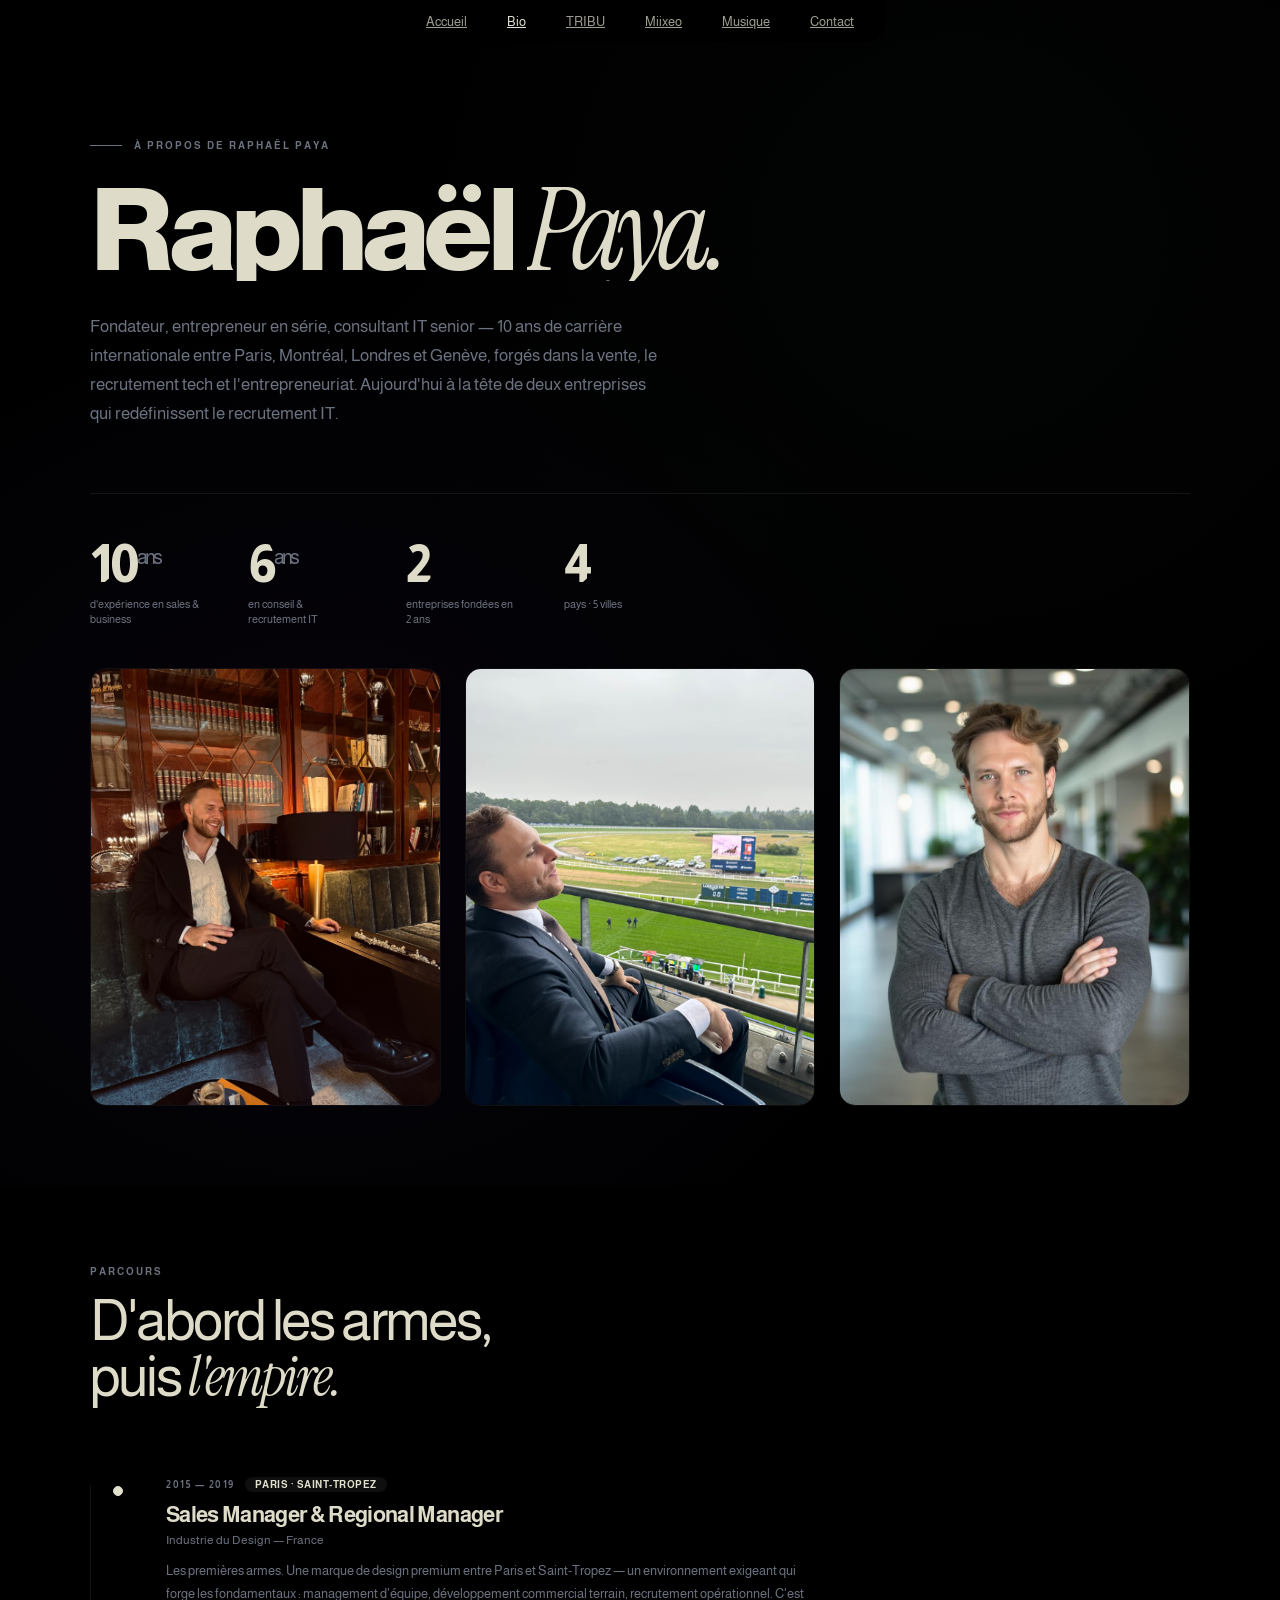
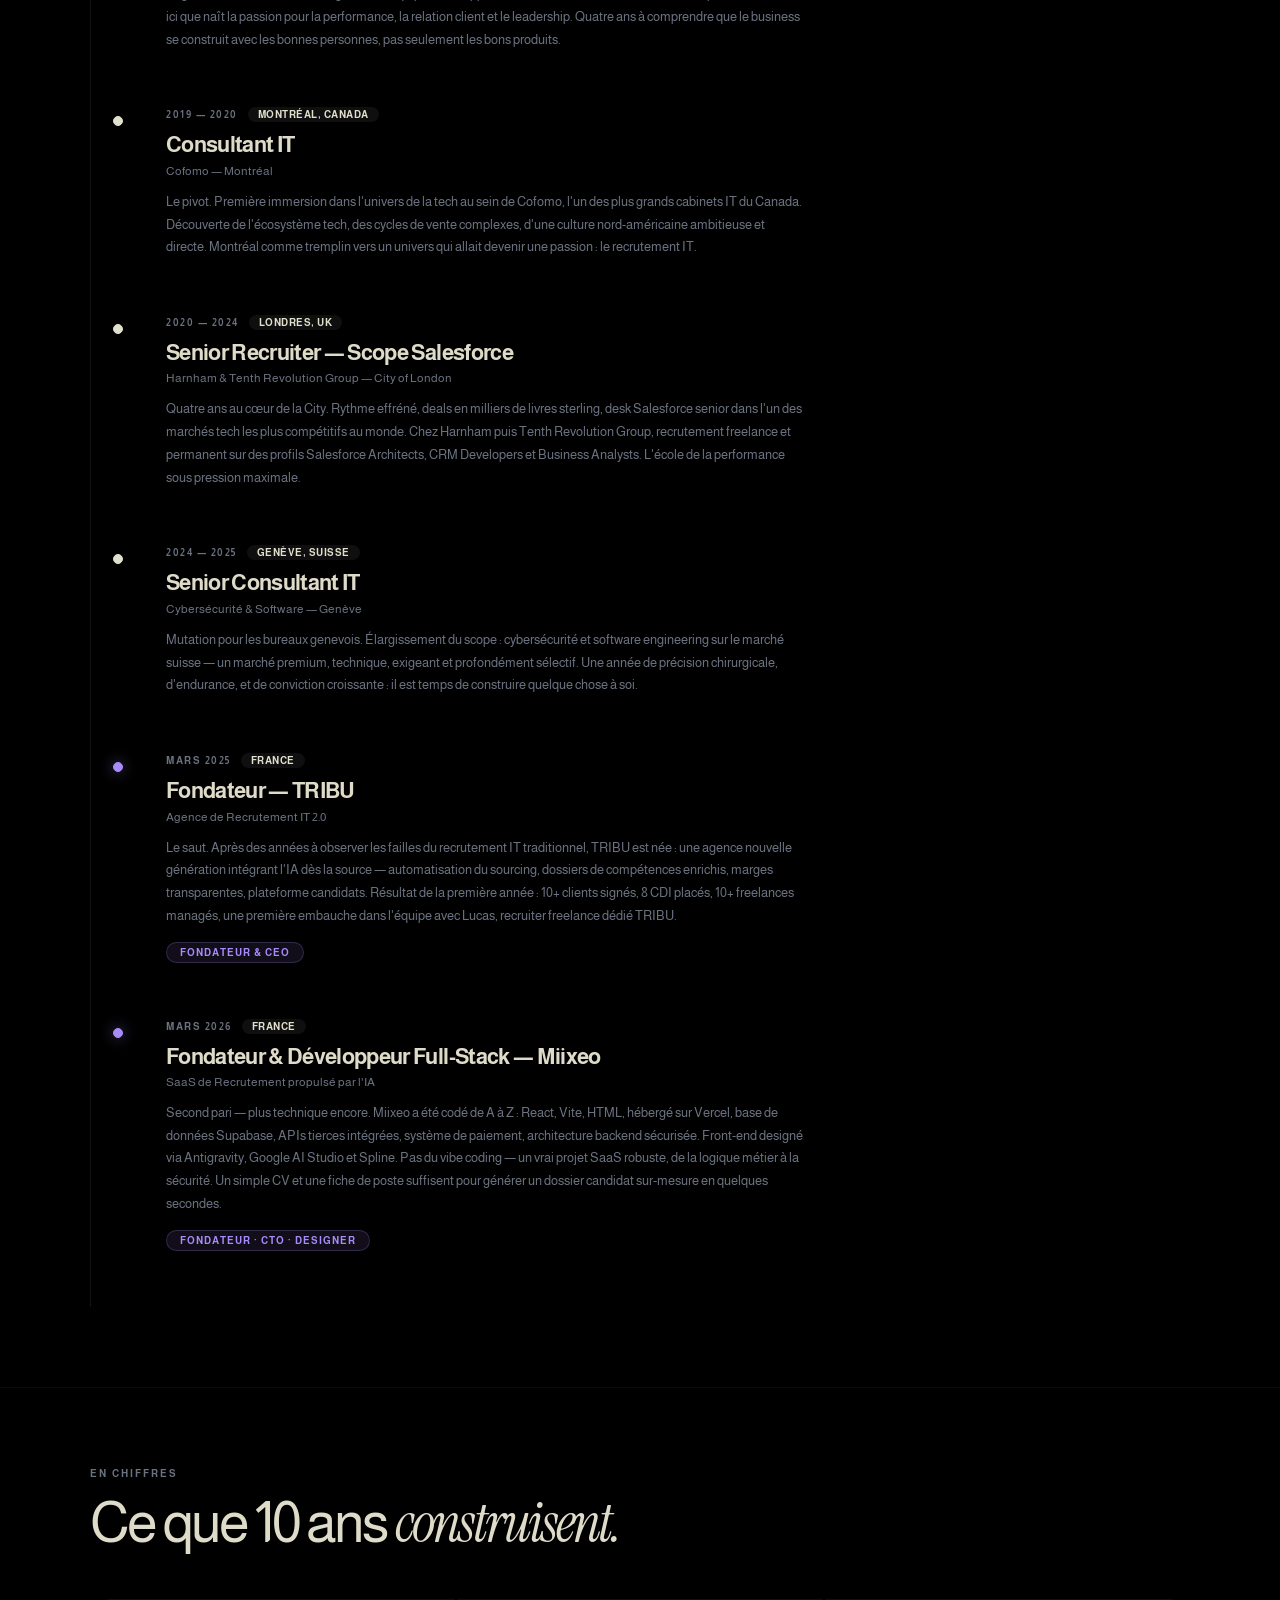
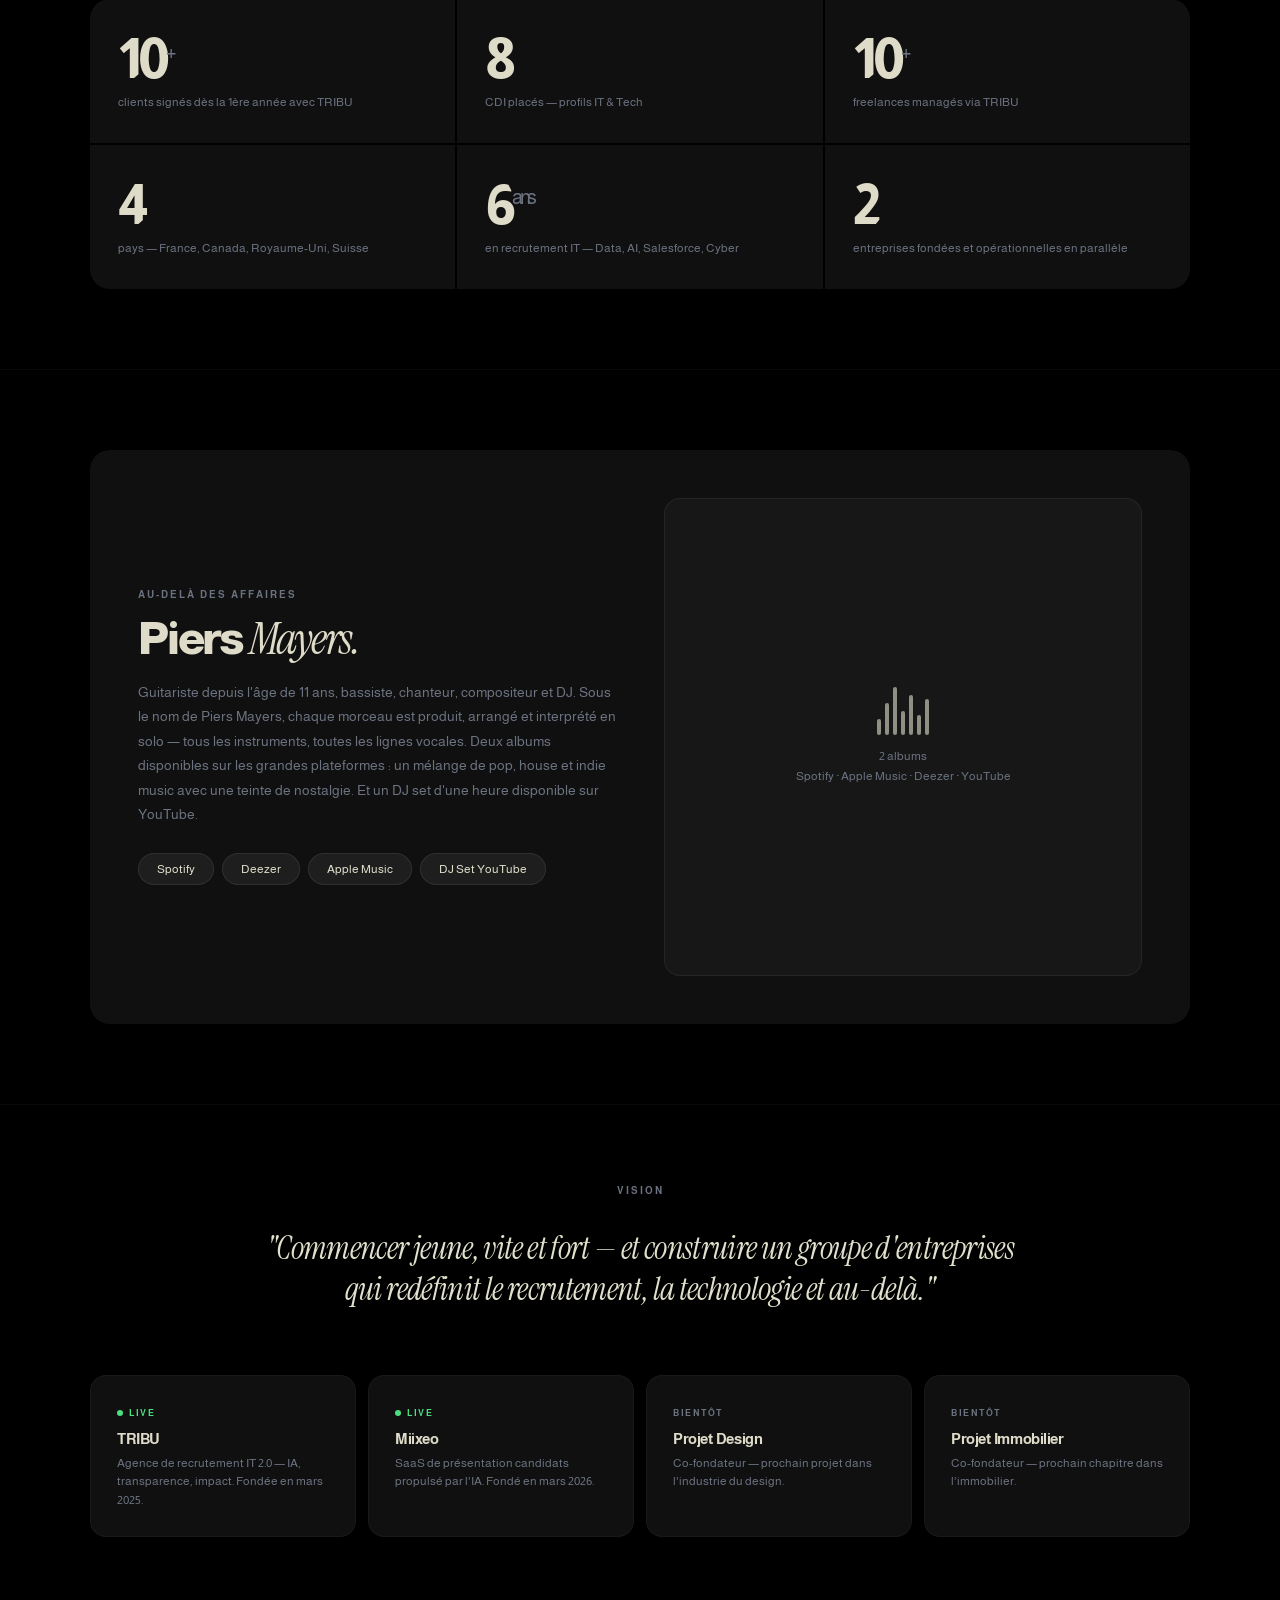
==== commit 9e46fb74: "SEO: Add responsive image gallery to Bio page with strong alt tags" ====
--- a/bio.html
+++ b/bio.html
@@ -1034,7 +1034,26 @@
       .t-grid { grid-template-columns: 1fr; }
       .t-disc { grid-template-columns: 1fr; gap: 32px; padding: 32px 22px; }
     }
-  </style>
+  
+    /* BIO GALLERY */
+    .bio-gallery {
+      display: grid; grid-template-columns: repeat(3, 1fr); gap: 24px;
+      max-width: 1100px; margin: 40px auto 0;
+    }
+    .bio-gallery-img {
+      border-radius: 16px; overflow: hidden; border: 1px solid rgba(255,255,255,0.05);
+      position: relative; aspect-ratio: 4/5;
+    }
+    .bio-gallery-img img {
+      width: 100%; height: 100%; object-fit: cover;
+      transition: transform 0.6s cubic-bezier(0.16, 1, 0.3, 1);
+    }
+    .bio-gallery-img:hover img { transform: scale(1.05); }
+    @media (max-width: 768px) {
+      .bio-gallery { grid-template-columns: 1fr; padding: 0 24px; }
+    }
+</style>
+
 </head>
 <script type="application/ld+json">
 {
@@ -1116,10 +1135,23 @@
           <div class="bio-stat-label">pays · 5 villes</div>
         </div>
       </div>
+    
+      <div class="bio-gallery">
+        <div class="bio-gallery-img">
+          <img src="/images/raphael-paya-portrait.jpg" alt="Raphaël Paya avec les bras croisés, un jeune entrepreneur tech et consultant informatique senior" title="Raphaël Paya - Entrepreneur" loading="lazy">
+        </div>
+        <div class="bio-gallery-img">
+          <img src="/images/raphael-paya-entrepreneur-lifestyle.png" alt="Raphaël Paya observant une course hippique en costume, symbolisant le succès entrepreneurial et le lifestyle de consultant IT" title="Raphaël Paya - Lifestyle Entrepreneur" loading="lazy">
+        </div>
+        <div class="bio-gallery-img">
+          <img src="/images/raphael-paya-consultant-lounge.jpg" alt="Raphaël Paya assis dans la bibliothèque chic d'un lounge, entrepreneur et expert de la vente B2B" title="Raphaël Paya - Consultant Senior" loading="lazy">
+        </div>
+      </div>
     </div>
   </section>
 
   <!-- TIMELINE -->
+
   <section class="bio-timeline-section">
     <div class="bio-tl-inner">
       <div class="bio-tl-header">
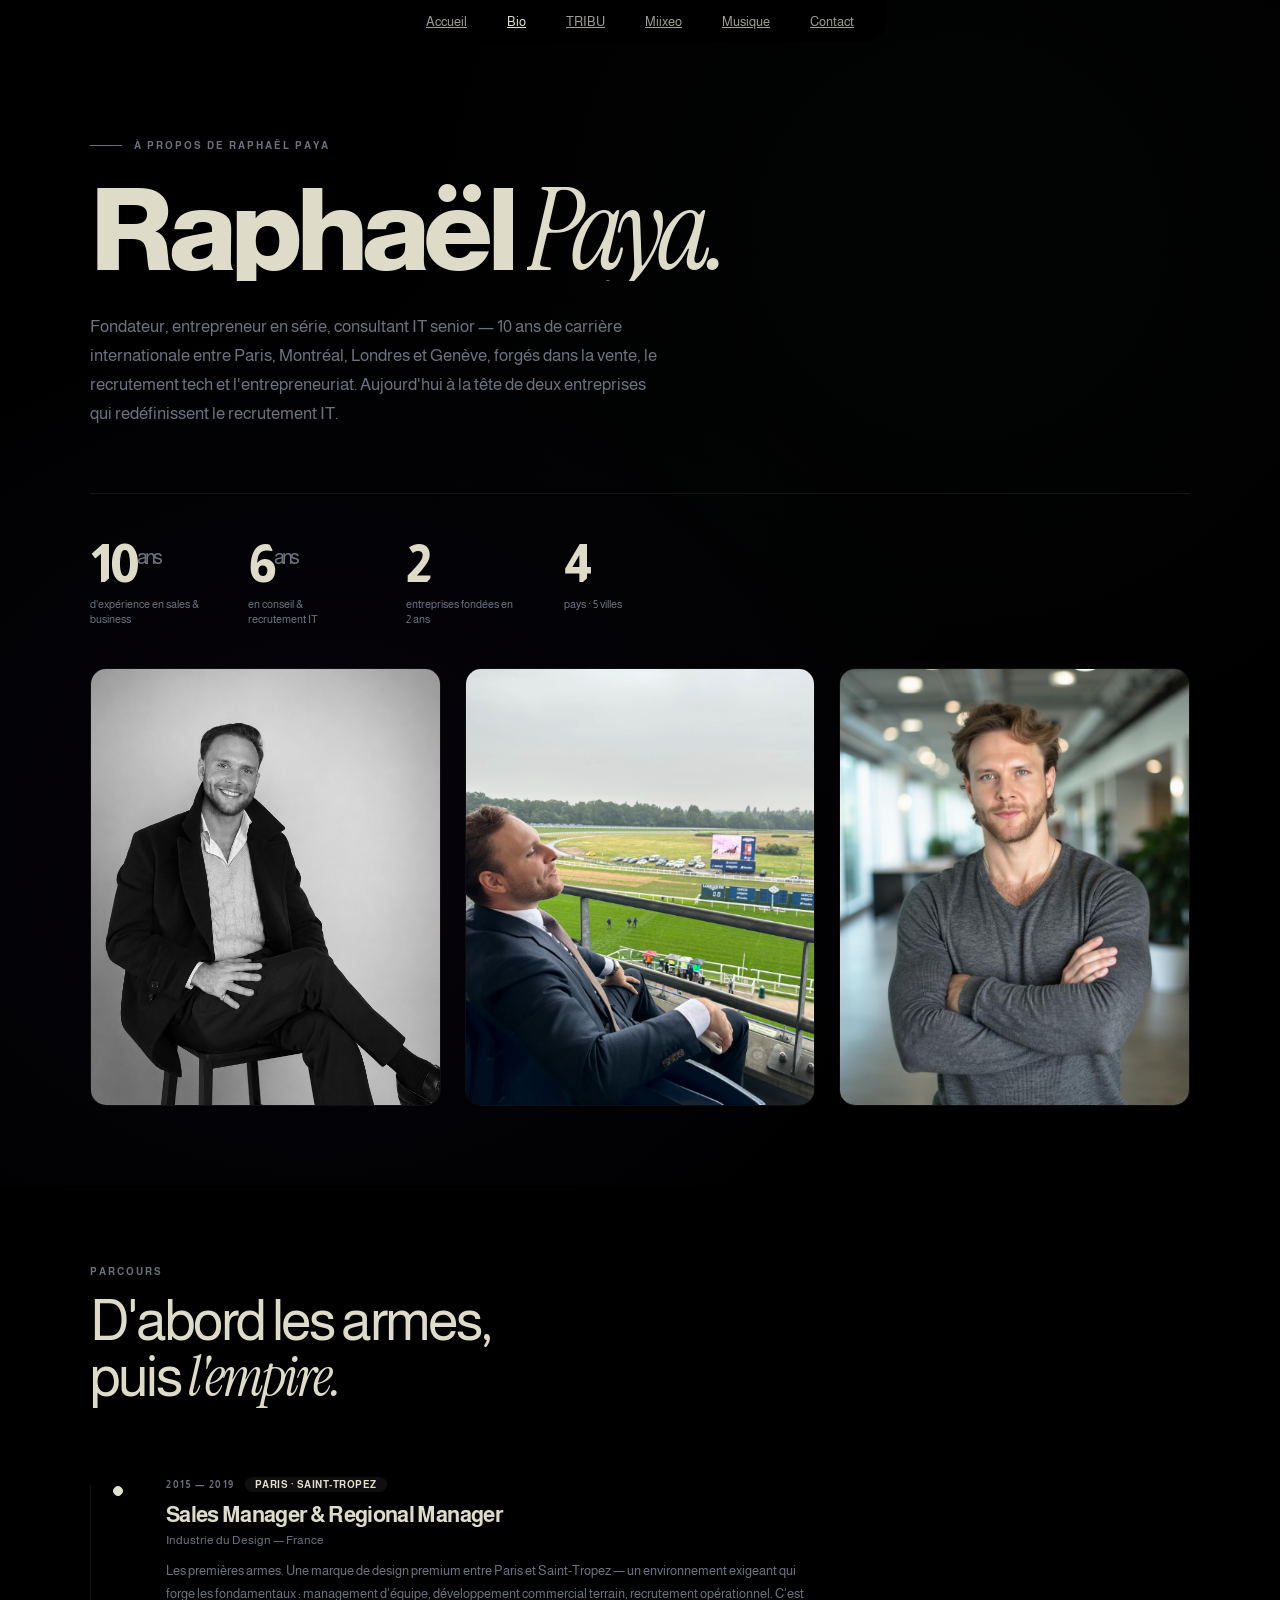
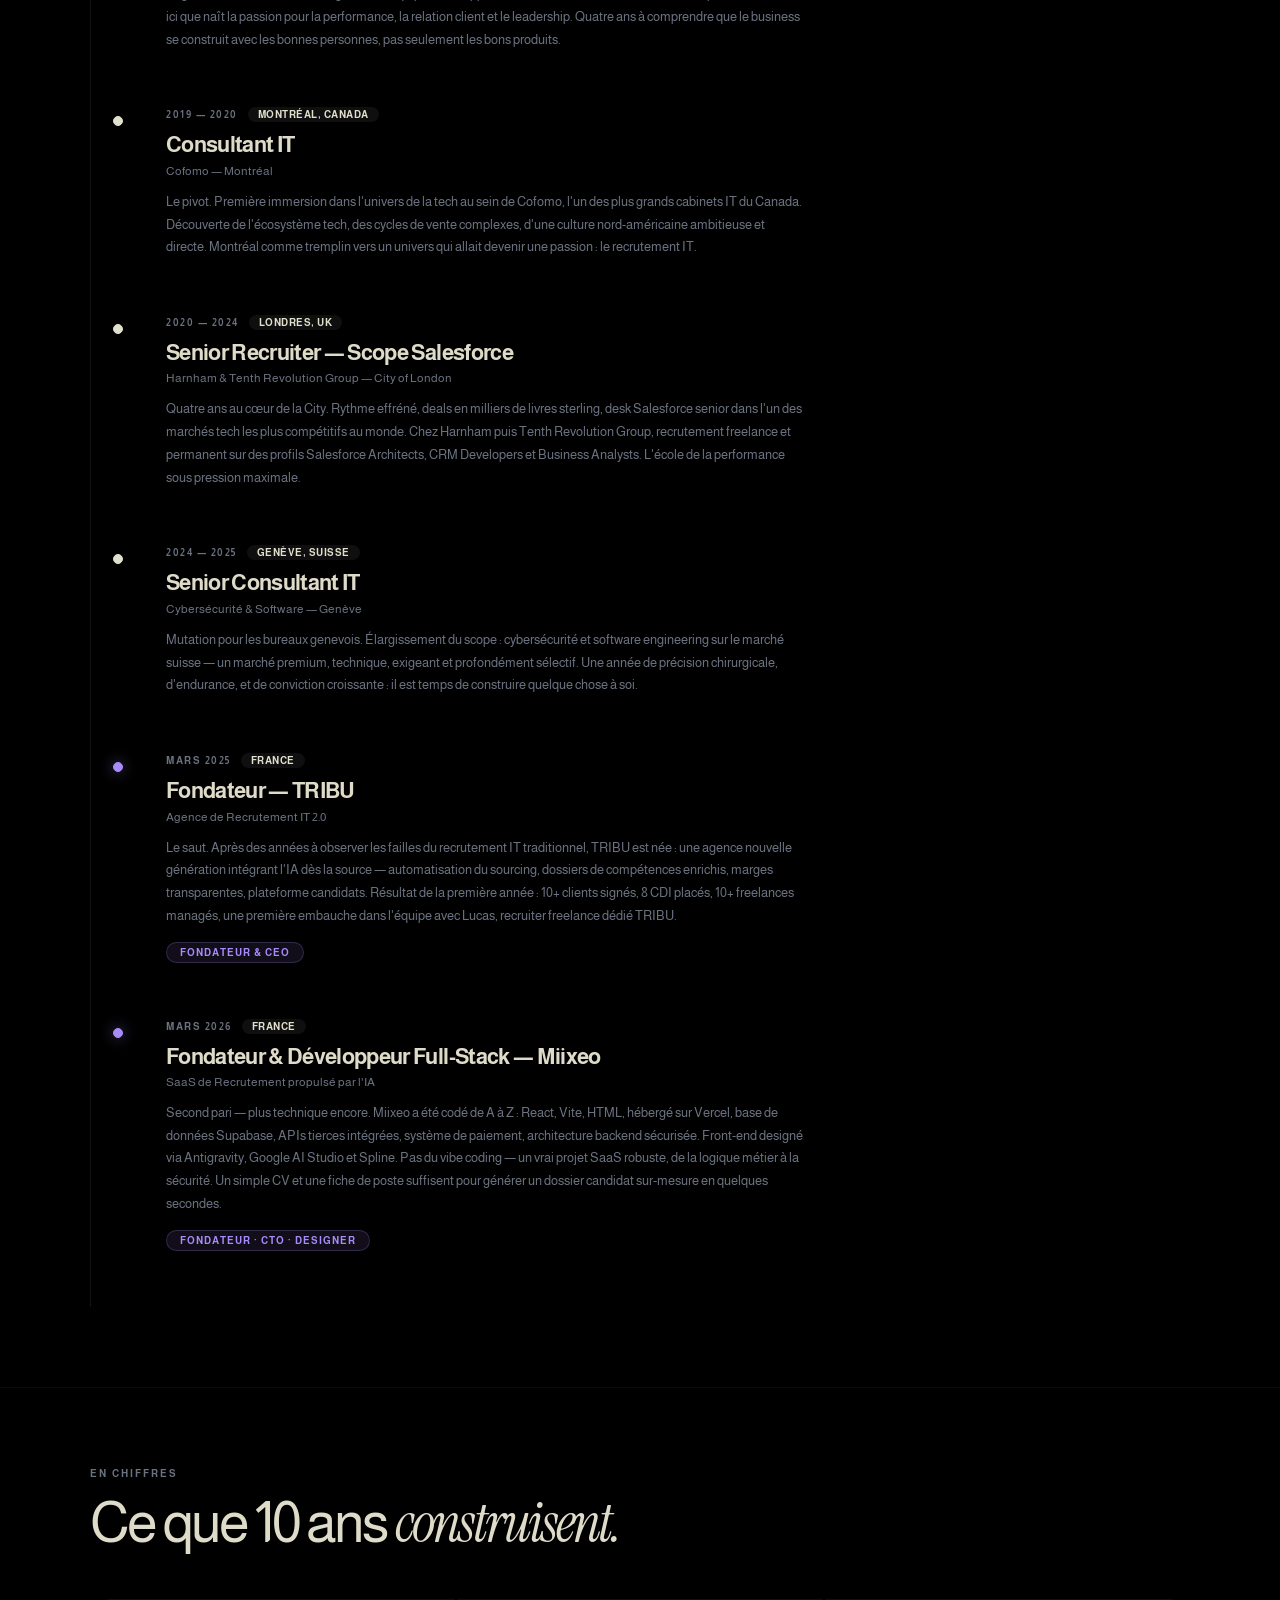
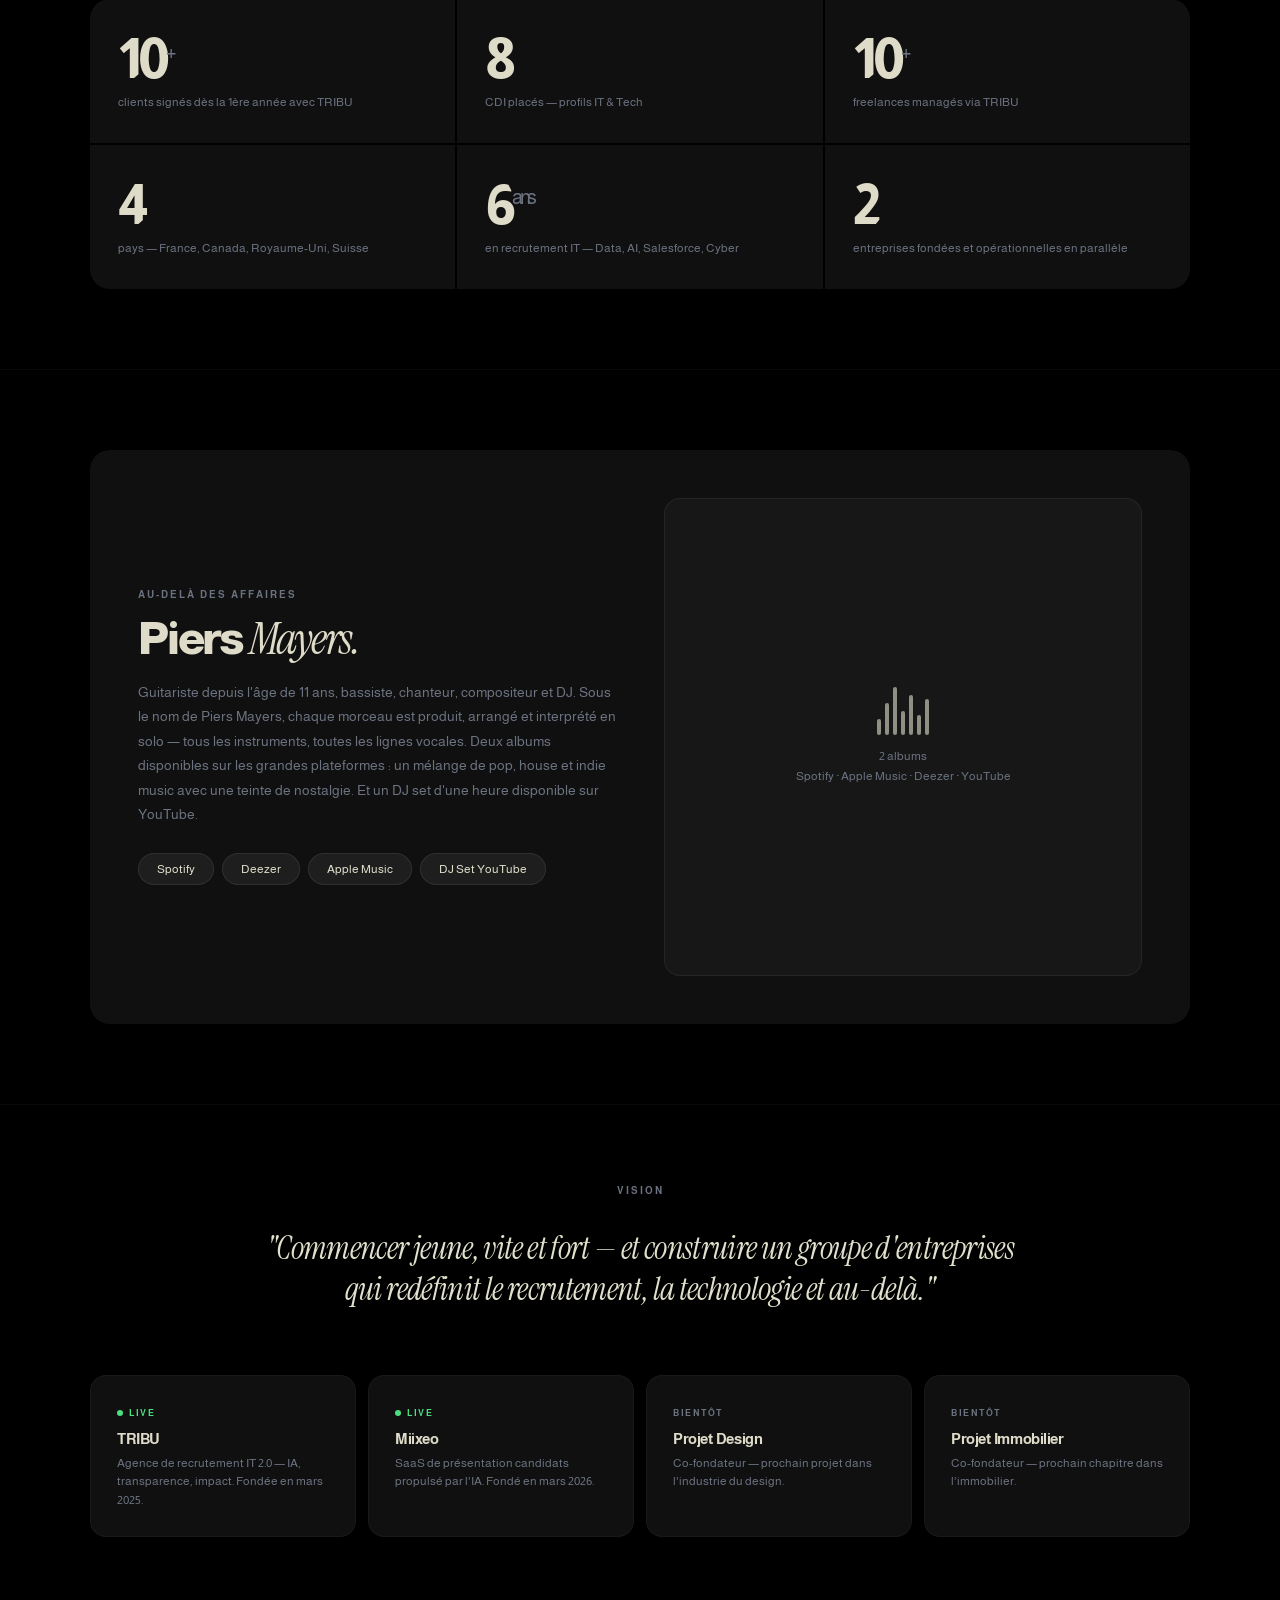
==== commit 8653c532: "feat: update landing and bio photos with new portrait" ====
--- a/bio.html
+++ b/bio.html
@@ -1138,7 +1138,7 @@
     
       <div class="bio-gallery">
         <div class="bio-gallery-img">
-          <img src="/images/raphael-paya-portrait.jpg" alt="Raphaël Paya avec les bras croisés, un jeune entrepreneur tech et consultant informatique senior" title="Raphaël Paya - Entrepreneur" loading="lazy">
+          <img src="/images/raphael-sitting-chair.jpg" alt="Portrait en noir et blanc de Raphaël Paya assis sur une chaise haute, entrepreneur tech et fondateur" title="Raphaël Paya - Entrepreneur" loading="lazy">
         </div>
         <div class="bio-gallery-img">
           <img src="/images/raphael-paya-entrepreneur-lifestyle.png" alt="Raphaël Paya observant une course hippique en costume, symbolisant le succès entrepreneurial et le lifestyle de consultant IT" title="Raphaël Paya - Lifestyle Entrepreneur" loading="lazy">
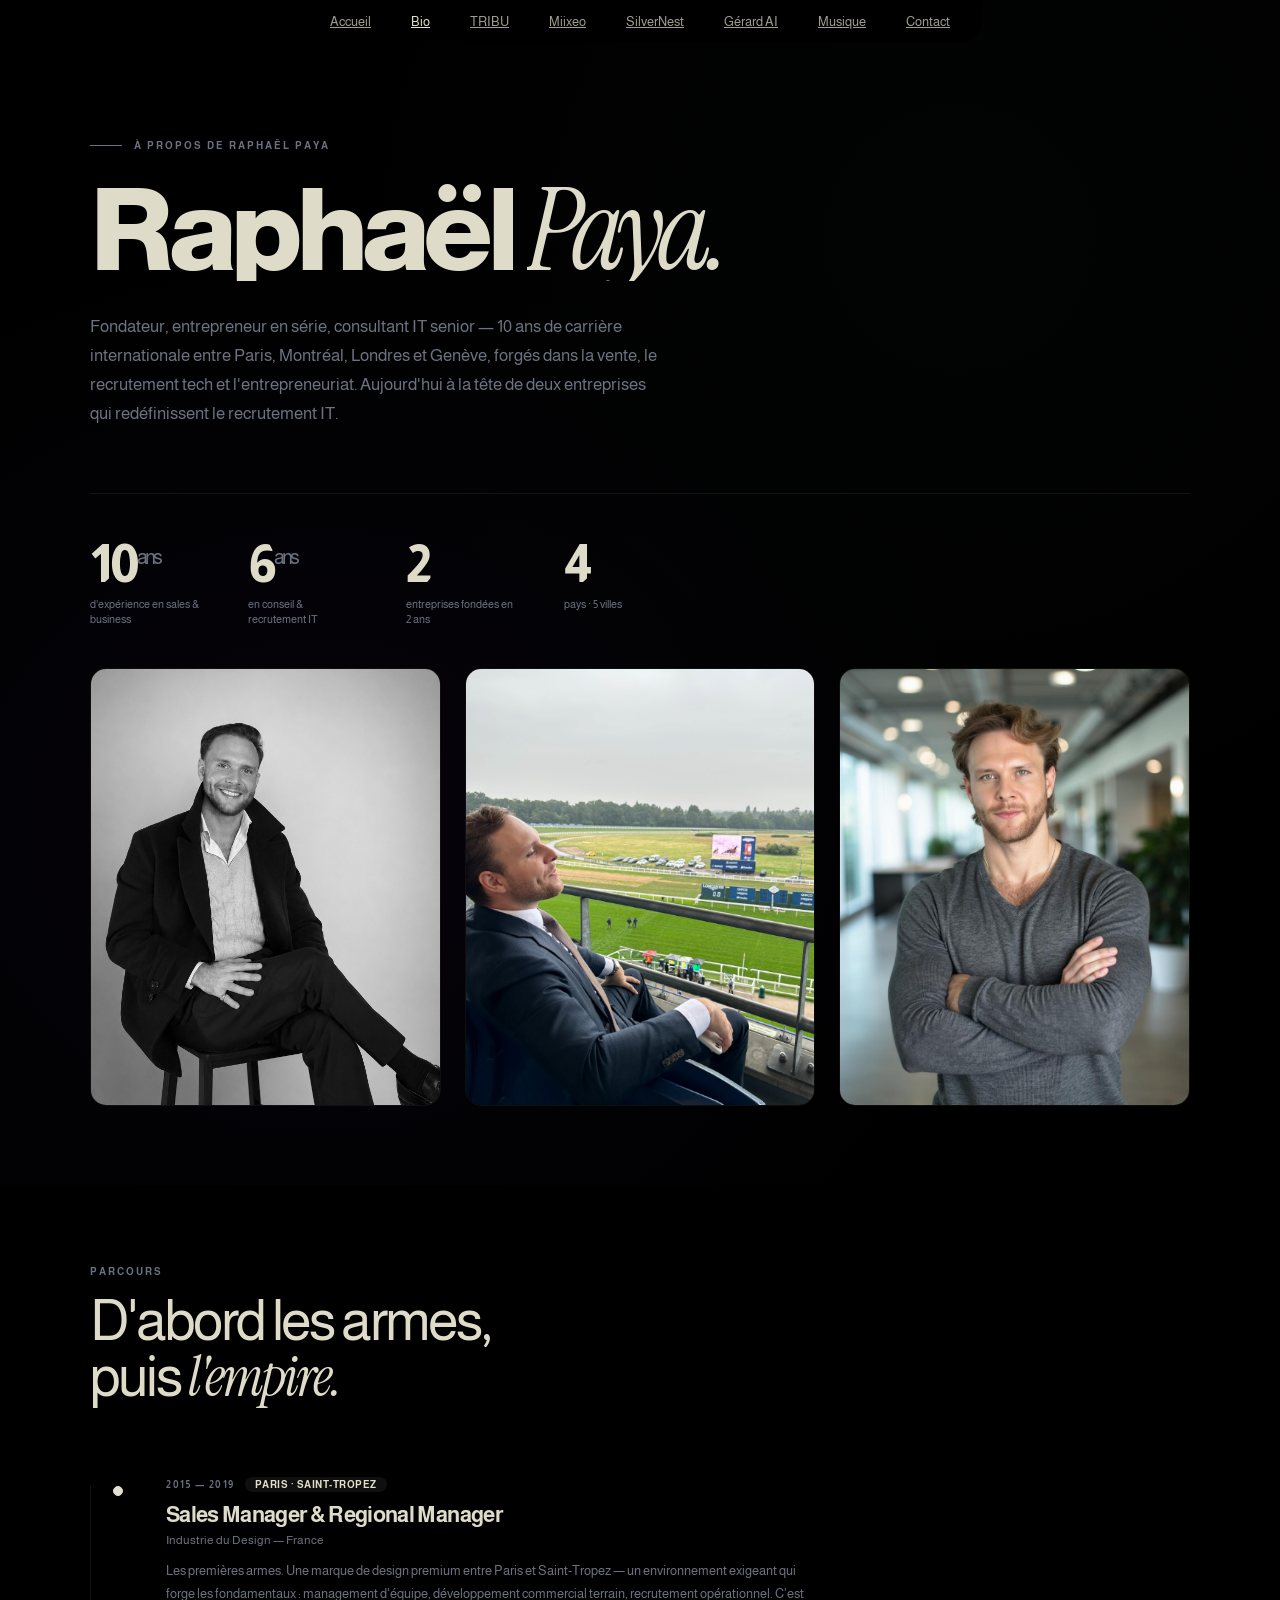
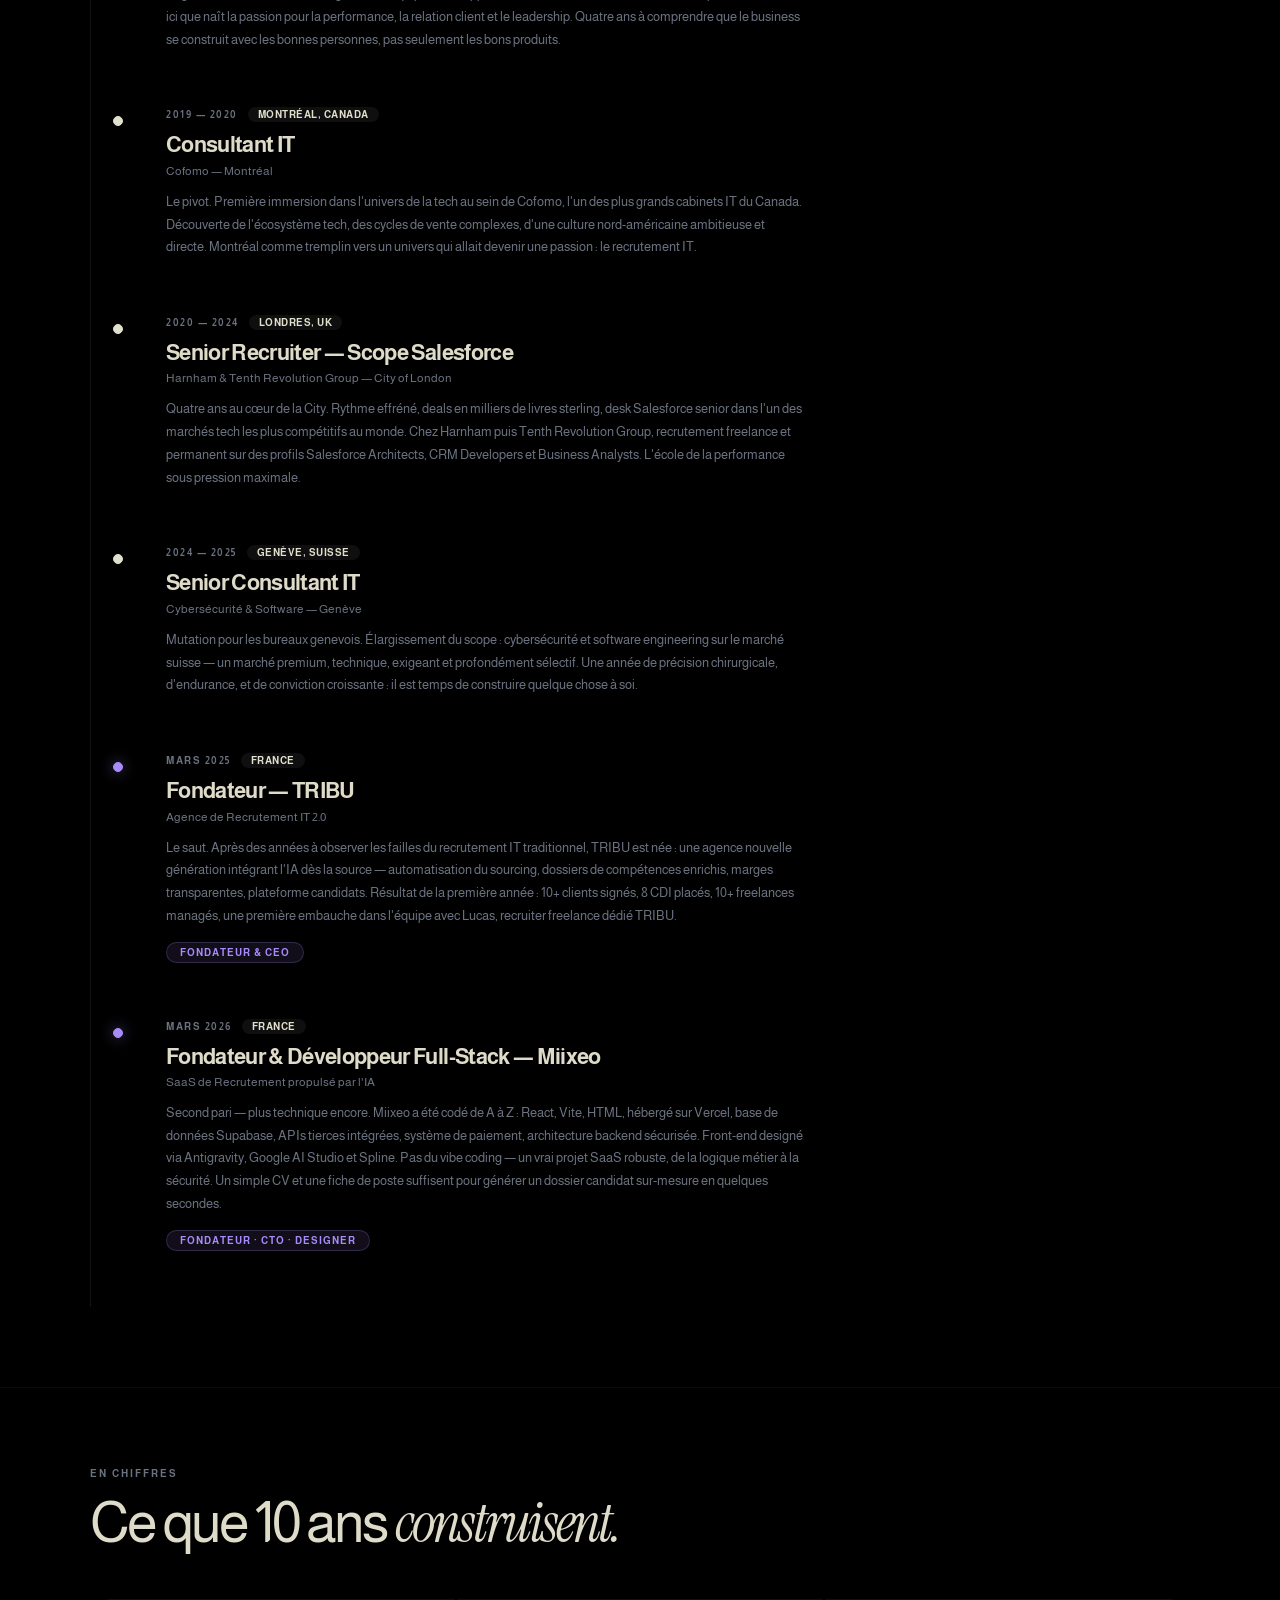
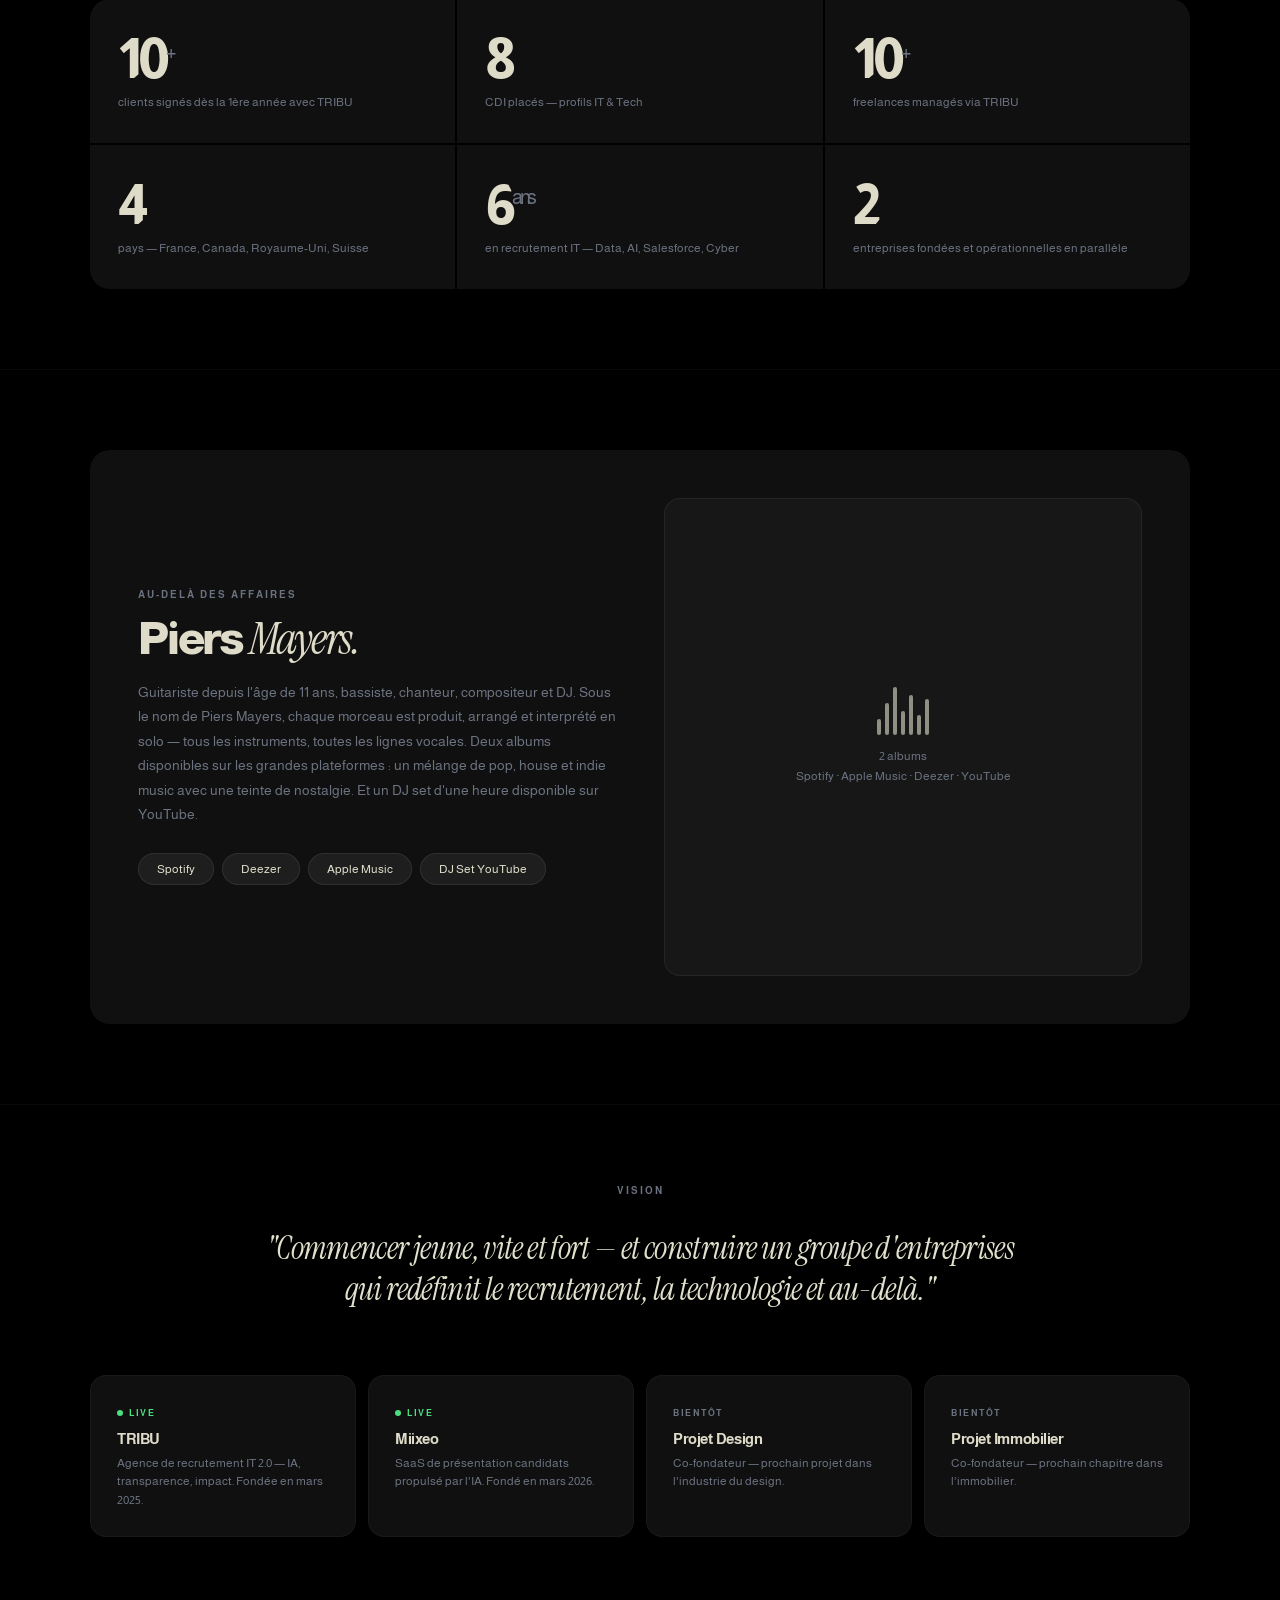
==== commit 5d671200: "feat: refonte structure multi-pages pour le SEO, ajout urls propres et balises canonical" ====
--- a/bio.html
+++ b/bio.html
@@ -7,7 +7,7 @@
   <meta name="description" content="Raphaël Paya, entrepreneur français. Fondateur de TRIBU (agence de recrutement IT boostée par l'IA) et Miixeo (SaaS recruteurs, dossiers candidats stratégiques). 28 000 abonnés LinkedIn. Musicien Piers Mayers." />
   <meta name="keywords" content="Raphaël Paya, Raphael Paya, TRIBU recrutement IT, Miixeo SaaS recruteurs, agence recrutement tech, logiciel recrutement, ATS, dossier candidat, soft skills DISC, matching candidat entreprise, recrutement IA, entrepreneur, Piers Mayers, LinkedIn" />
   <meta name="author" content="Raphaël Paya" />
-  <link rel="canonical" href="https://raphaelpaya.com/" />
+  <link rel="canonical" href="https://raphaelpaya.com/bio" />
   <meta property="og:type" content="profile" />
   <meta property="og:title" content="Raphaël Paya — Entrepreneur, Recrutement IT & SaaS RH" />
   <meta property="og:description" content="Fondateur de TRIBU (recrutement IT + IA) et Miixeo (SaaS recruteurs). 28k LinkedIn. Musicien Piers Mayers." />
@@ -1098,11 +1098,13 @@
      NAV
 ================================================================ -->
 <nav>
-  <div class="nav-pill">
+    <div class="nav-pill">
     <a href="/" id="nb-home">Accueil</a>
     <a href="/bio" id="nb-bio" class="active">Bio</a>
     <a href="/tribu" id="nb-tribu">TRIBU</a>
     <a href="/miixeo" id="nb-miixeo">Miixeo</a>
+    <a href="/silvernest" id="nb-silvernest">SilverNest</a>
+    <a href="/gerard-ai" id="nb-gerard">Gérard AI</a>
     <a href="/piers-mayers" id="nb-musique">Musique</a>
     <a href="/contact">Contact</a>
   </div>
